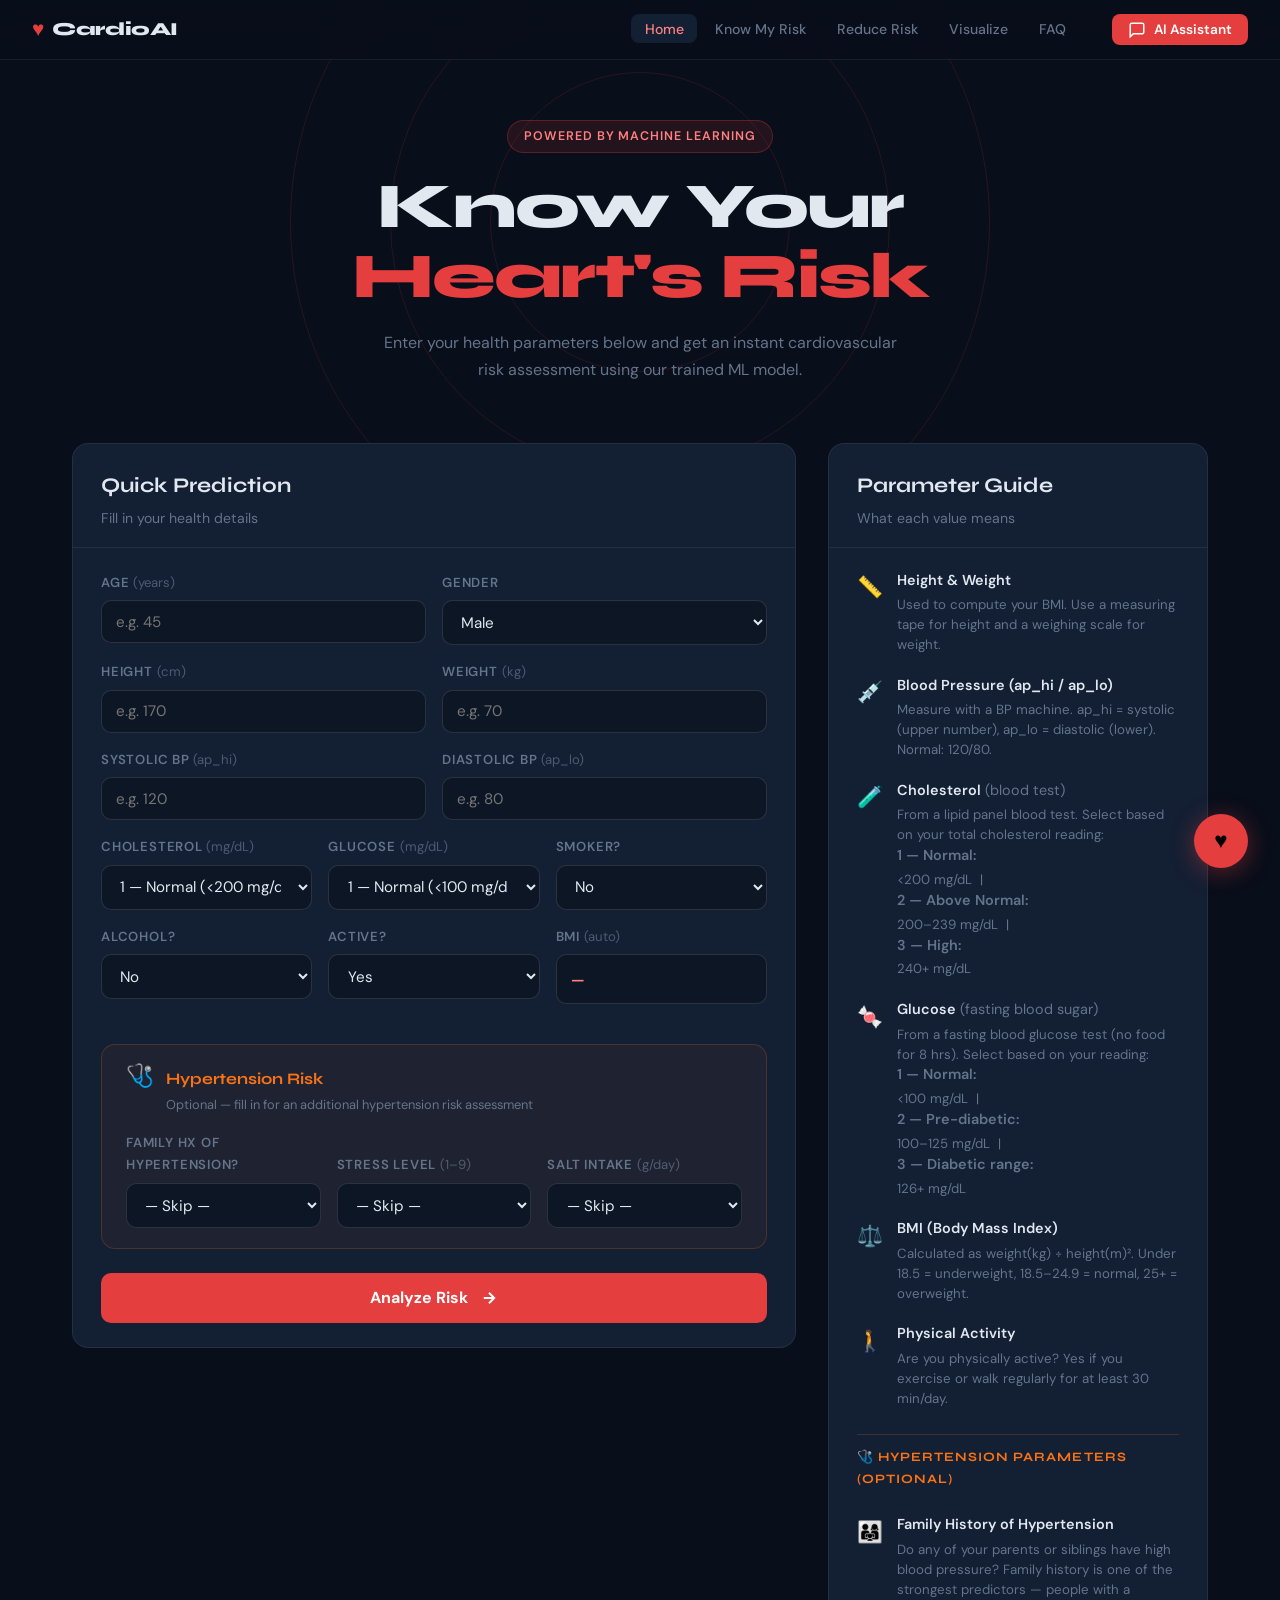
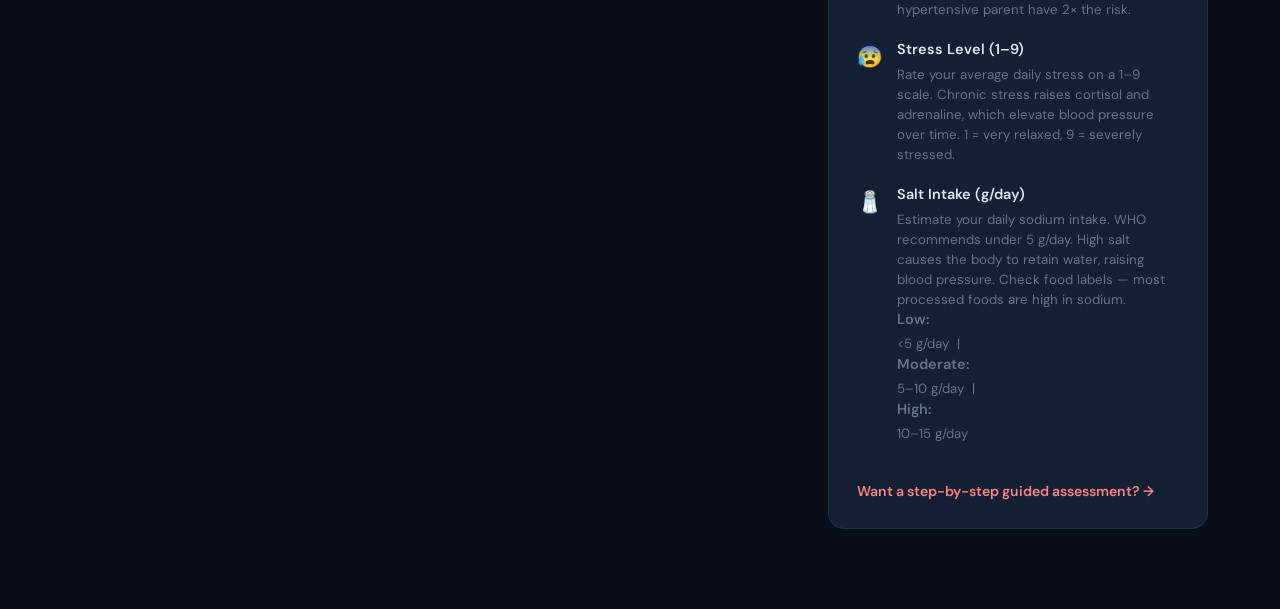
==== templates/Index.html @ bc418cd3 "Made it cleaner" ====
<!DOCTYPE html>
<html lang="en">
<head>
  <meta charset="UTF-8" />
  <meta name="viewport" content="width=device-width, initial-scale=1.0"/>
  <title>CardioAI — Heart Risk Predictor</title>
  <link rel="preconnect" href="https://fonts.googleapis.com">
  <link href="https://fonts.googleapis.com/css2?family=Syne:wght@400;600;700;800&family=DM+Sans:ital,wght@0,300;0,400;0,500;1,300&display=swap" rel="stylesheet">
  <link rel="stylesheet" href="/static/Style.css">
</head>
<body>
 
<!-- NAV -->
<nav class="nav">
  <a href="/" class="nav-logo">
    <span class="logo-icon">♥</span>
    <span>CardioAI</span>
  </a>
  <ul class="nav-links">
    <li><a href="/" class="active">Home</a></li>
    <li><a href="/risk">Know My Risk</a></li>
    <li><a href="/reduce">Reduce Risk</a></li>
    <li><a href="/visualize">Visualize</a></li>
    <li><a href="/faq">FAQ</a></li>
  </ul>
  <button class="chatbot-btn" onclick="openChat()">
    <svg width="18" height="18" viewBox="0 0 24 24" fill="none" stroke="currentColor" stroke-width="2"><path d="M21 15a2 2 0 0 1-2 2H7l-4 4V5a2 2 0 0 1 2-2h14a2 2 0 0 1 2 2z"></path></svg>
    AI Assistant
  </button>
</nav>
 
<!-- HERO -->
<section class="hero">
  <div class="hero-bg">
    <div class="pulse-ring r1"></div>
    <div class="pulse-ring r2"></div>
    <div class="pulse-ring r3"></div>
  </div>
  <div class="hero-content">
    <div class="hero-badge">Powered by Machine Learning</div>
    <h1 class="hero-title">Know Your<br><span class="accent">Heart's Risk</span></h1>
    <p class="hero-sub">Enter your health parameters below and get an instant cardiovascular risk assessment using our trained ML model.</p>
  </div>
</section>
 
<!-- PREDICT SECTION -->
<section class="predict-section">
  <div class="container">
    <div class="predict-grid">
 
      <!-- FORM CARD -->
      <div class="form-card">
        <div class="card-header">
          <h2>Quick Prediction</h2>
          <p>Fill in your health details</p>
        </div>
        <form id="predictForm" class="predict-form">
          <div class="form-row">
            <div class="field-group">
              <label>Age <span class="unit">(years)</span></label>
              <input type="number" name="age" placeholder="e.g. 45" min="1" max="120" required>
            </div>
            <div class="field-group">
              <label>Gender</label>
              <select name="gender">
                <option value="1">Male</option>
                <option value="2">Female</option>
              </select>
            </div>
          </div>
          <div class="form-row">
            <div class="field-group">
              <label>Height <span class="unit">(cm)</span></label>
              <input type="number" name="height" placeholder="e.g. 170" min="50" max="250" required>
            </div>
            <div class="field-group">
              <label>Weight <span class="unit">(kg)</span></label>
              <input type="number" name="weight" placeholder="e.g. 70" min="10" max="300" required>
            </div>
          </div>
          <div class="form-row">
            <div class="field-group">
              <label>Systolic BP <span class="unit">(ap_hi)</span></label>
              <input type="number" name="ap_hi" placeholder="e.g. 120" required>
            </div>
            <div class="field-group">
              <label>Diastolic BP <span class="unit">(ap_lo)</span></label>
              <input type="number" name="ap_lo" placeholder="e.g. 80" required>
            </div>
          </div>
          <div class="form-row three">
            <div class="field-group">
              <label>Cholesterol <span class="unit">(mg/dL)</span></label>
              <select name="cholesterol">
                <option value="1">1 — Normal (&lt;200 mg/dL)</option>
                <option value="2">2 — Above Normal (200–239)</option>
                <option value="3">3 — High (240+ mg/dL)</option>
              </select>
            </div>
            <div class="field-group">
              <label>Glucose <span class="unit">(mg/dL)</span></label>
              <select name="gluc">
                <option value="1">1 — Normal (&lt;100 mg/dL)</option>
                <option value="2">2 — Pre-diabetic (100–125)</option>
                <option value="3">3 — Diabetic (126+ mg/dL)</option>
              </select>
            </div>
            <div class="field-group">
              <label>Smoker?</label>
              <select name="smoke">
                <option value="0">No</option>
                <option value="1">Yes</option>
              </select>
            </div>
          </div>
          <div class="form-row three">
            <div class="field-group">
              <label>Alcohol?</label>
              <select name="alco">
                <option value="0">No</option>
                <option value="1">Yes</option>
              </select>
            </div>
            <div class="field-group">
              <label>Active?</label>
              <select name="active">
                <option value="1">Yes</option>
                <option value="0">No</option>
              </select>
            </div>
            <div class="field-group bmi-display">
              <label>BMI <span class="unit">(auto)</span></label>
              <div class="bmi-value" id="bmiDisplay">—</div>
            </div>
          </div>
          <!-- Hypertension optional section -->
          <div class="hyper-section">
            <div class="hyper-section-header">
              <span class="hyper-icon">🩺</span>
              <div>
                <strong>Hypertension Risk</strong>
                <span class="hyper-optional">Optional — fill in for an additional hypertension risk assessment</span>
              </div>
            </div>
            <div class="form-row three">
              <div class="field-group">
                <label>Family Hx of Hypertension?</label>
                <select name="family_history">
                  <option value="">— Skip —</option>
                  <option value="Yes">Yes</option>
                  <option value="No">No</option>
                </select>
              </div>
              <div class="field-group">
                <label>Stress Level <span class="unit">(1–9)</span></label>
                <select name="stress_level">
                  <option value="">— Skip —</option>
                  <option value="1">1 — Very Low</option>
                  <option value="2">2</option>
                  <option value="3">3 — Low</option>
                  <option value="4">4</option>
                  <option value="5">5 — Moderate</option>
                  <option value="6">6</option>
                  <option value="7">7 — High</option>
                  <option value="8">8</option>
                  <option value="9">9 — Very High</option>
                </select>
              </div>
              <div class="field-group">
                <label>Salt Intake <span class="unit">(g/day)</span></label>
                <select name="salt_intake">
                  <option value="">— Skip —</option>
                  <option value="3">Low (&lt; 5 g/day)</option>
                  <option value="7">Moderate (5–10 g/day)</option>
                  <option value="12">High (10–15 g/day)</option>
                </select>
              </div>
            </div>
          </div>

          <button type="submit" class="predict-btn">
            <span>Analyze Risk</span>
            <svg width="18" height="18" viewBox="0 0 24 24" fill="none" stroke="currentColor" stroke-width="2.5"><path d="M5 12h14M12 5l7 7-7 7"/></svg>
          </button>
        </form>
 
        <!-- Result -->
        <div id="result" class="result-box hidden"></div>
      </div>
 
      <!-- GUIDE CARD -->
      <div class="guide-card">
        <div class="card-header">
          <h2>Parameter Guide</h2>
          <p>What each value means</p>
        </div>
        <div class="guide-list">
          <div class="guide-item">
            <div class="guide-icon">📏</div>
            <div>
              <strong>Height & Weight</strong>
              <p>Used to compute your BMI. Use a measuring tape for height and a weighing scale for weight.</p>
            </div>
          </div>
          <div class="guide-item">
            <div class="guide-icon">💉</div>
            <div>
              <strong>Blood Pressure (ap_hi / ap_lo)</strong>
              <p>Measure with a BP machine. ap_hi = systolic (upper number), ap_lo = diastolic (lower). Normal: 120/80.</p>
            </div>
          </div>
          <div class="guide-item">
            <div class="guide-icon">🧪</div>
            <div>
              <strong>Cholesterol <span style="font-weight:400;color:var(--muted)">(blood test)</span></strong>
              <p>From a lipid panel blood test. Select based on your total cholesterol reading:</p>
              <p><strong>1 — Normal:</strong> &lt;200 mg/dL &nbsp;|&nbsp; <strong>2 — Above Normal:</strong> 200–239 mg/dL &nbsp;|&nbsp; <strong>3 — High:</strong> 240+ mg/dL</p>
            </div>
          </div>
          <div class="guide-item">
            <div class="guide-icon">🍬</div>
            <div>
              <strong>Glucose <span style="font-weight:400;color:var(--muted)">(fasting blood sugar)</span></strong>
              <p>From a fasting blood glucose test (no food for 8 hrs). Select based on your reading:</p>
              <p><strong>1 — Normal:</strong> &lt;100 mg/dL &nbsp;|&nbsp; <strong>2 — Pre-diabetic:</strong> 100–125 mg/dL &nbsp;|&nbsp; <strong>3 — Diabetic range:</strong> 126+ mg/dL</p>
            </div>
          </div>
          <div class="guide-item">
            <div class="guide-icon">⚖️</div>
            <div>
              <strong>BMI (Body Mass Index)</strong>
              <p>Calculated as weight(kg) ÷ height(m)². Under 18.5 = underweight, 18.5–24.9 = normal, 25+ = overweight.</p>
            </div>
          </div>
          <div class="guide-item">
            <div class="guide-icon">🚶</div>
            <div>
              <strong>Physical Activity</strong>
              <p>Are you physically active? Yes if you exercise or walk regularly for at least 30 min/day.</p>
            </div>
          </div>
          <div class="guide-divider">🩺 Hypertension Parameters (Optional)</div>
          <div class="guide-item">
            <div class="guide-icon">👨‍👩‍👧</div>
            <div>
              <strong>Family History of Hypertension</strong>
              <p>Do any of your parents or siblings have high blood pressure? Family history is one of the strongest predictors — people with a hypertensive parent have 2× the risk.</p>
            </div>
          </div>
          <div class="guide-item">
            <div class="guide-icon">😰</div>
            <div>
              <strong>Stress Level (1–9)</strong>
              <p>Rate your average daily stress on a 1–9 scale. Chronic stress raises cortisol and adrenaline, which elevate blood pressure over time. 1 = very relaxed, 9 = severely stressed.</p>
            </div>
          </div>
          <div class="guide-item">
            <div class="guide-icon">🧂</div>
            <div>
              <strong>Salt Intake (g/day)</strong>
              <p>Estimate your daily sodium intake. WHO recommends under 5 g/day. High salt causes the body to retain water, raising blood pressure. Check food labels — most processed foods are high in sodium.</p>
              <p><strong>Low:</strong> &lt;5 g/day &nbsp;|&nbsp; <strong>Moderate:</strong> 5–10 g/day &nbsp;|&nbsp; <strong>High:</strong> 10–15 g/day</p>
            </div>
          </div>
        </div>
        <a href="/risk" class="guide-cta">Want a step-by-step guided assessment? →</a>
      </div>
 
    </div>
  </div>
</section>
 
<!-- CHATBOT WIDGET -->
<div class="chat-widget hidden" id="chatWidget">
  <div class="chat-header">
    <div class="chat-title">
      <span class="chat-dot"></span>
      CardioAI Assistant
    </div>
    <button onclick="closeChat()">✕</button>
  </div>
  <div class="chat-messages" id="chatMessages">
    <div class="msg bot">
      <p>Hi! I'm your CardioAI assistant. What would you like help with?</p>
      <div class="quick-btns">
        <button onclick="quickMsg('Know My Risk')">Know My Risk</button>
        <button onclick="quickMsg('How to Reduce Risk')">Reduce Risk</button>
        <button onclick="quickMsg('What is BMI?')">What is BMI?</button>
        <button onclick="quickMsg('What is blood pressure?')">Blood Pressure</button>
      </div>
    </div>
  </div>
  <div class="chat-input-row">
    <input type="text" id="chatInput" placeholder="Ask anything..." onkeydown="if(event.key==='Enter') sendChat()">
    <button onclick="sendChat()">→</button>
  </div>
</div>
<button class="chat-fab" id="chatFab" onclick="openChat()">♥</button>
<script src="/static/Script.js"></script>
</body>
</html>
---- static/Style.css ----
:root {
  --bg: #080e1a;
  --bg2: #0d1625;
  --bg3: #111d2e;
  --card: #131f33;
  --card2: #192540;
  --border: rgba(255,255,255,0.07);
  --border2: rgba(255,255,255,0.12);
  --text: #e2e8f0;
  --muted: #64748b;
  --accent: #e53e3e;
  --accent2: #fc8181;
  --accent3: #feb2b2;
  --blue: #3b82f6;
  --green: #22c55e;
  --font-head: 'Syne', sans-serif;
  --font-body: 'DM Sans', sans-serif;
  --radius: 16px;
  --radius-sm: 10px;
  --shadow: 0 4px 32px rgba(0,0,0,0.4);
}

*, *::before, *::after { box-sizing: border-box; margin: 0; padding: 0; }

html { scroll-behavior: smooth; }

body {
  background: var(--bg);
  color: var(--text);
  font-family: var(--font-body);
  font-size: 15px;
  line-height: 1.7;
  min-height: 100vh;
}

a { color: inherit; text-decoration: none; }

/*NAV*/
.nav {
  position: fixed;
  top: 0; left: 0; right: 0;
  z-index: 100;
  display: flex;
  align-items: center;
  gap: 2rem;
  padding: 0 2rem;
  height: 60px;
  background: rgba(8,14,26,0.88);
  backdrop-filter: blur(16px);
  border-bottom: 1px solid var(--border);
}

.nav-logo {
  display: flex;
  align-items: center;
  gap: 0.5rem;
  font-family: var(--font-head);
  font-weight: 800;
  font-size: 1.15rem;
  letter-spacing: -0.02em;
  color: var(--text);
}

.logo-icon {
  font-size: 1.3rem;
  color: var(--accent);
  animation: heartbeat 1.5s ease infinite;
}

@keyframes heartbeat {
  0%, 100% { transform: scale(1); }
  14% { transform: scale(1.2); }
  28% { transform: scale(1); }
  42% { transform: scale(1.15); }
  56% { transform: scale(1); }
}

.nav-links {
  display: flex;
  list-style: none;
  gap: 0.25rem;
  margin-left: auto;
}

.nav-links a {
  padding: 0.35rem 0.85rem;
  border-radius: 8px;
  font-size: 0.88rem;
  font-weight: 500;
  color: var(--muted);
  transition: all 0.2s;
}

.nav-links a:hover,
.nav-links a.active {
  color: var(--text);
  background: var(--card);
}

.nav-links a.active {
  color: var(--accent2);
}

.chatbot-btn {
  display: flex;
  align-items: center;
  gap: 0.5rem;
  padding: 0.4rem 1rem;
  background: var(--accent);
  border: none;
  border-radius: 8px;
  color: white;
  font-size: 0.85rem;
  font-weight: 600;
  cursor: pointer;
  font-family: var(--font-body);
  transition: background 0.2s;
  white-space: nowrap;
}
.chatbot-btn:hover { background: #c53030; }

/*HERO*/
.hero, .page-hero {
  position: relative;
  padding: 120px 2rem 60px;
  text-align: center;
  overflow: hidden;
}

.hero-bg {
  position: absolute;
  inset: 0;
  pointer-events: none;
}

.pulse-ring {
  position: absolute;
  top: 50%;
  left: 50%;
  transform: translate(-50%, -50%);
  border-radius: 50%;
  border: 1px solid rgba(229,62,62,0.15);
  animation: pulseRing 3s ease infinite;
}
.r1 { width: 300px; height: 300px; animation-delay: 0s; }
.r2 { width: 500px; height: 500px; animation-delay: 1s; }
.r3 { width: 700px; height: 700px; animation-delay: 2s; }

@keyframes pulseRing {
  0% { opacity: 0; transform: translate(-50%, -50%) scale(0.8); }
  50% { opacity: 1; }
  100% { opacity: 0; transform: translate(-50%, -50%) scale(1.1); }
}

.hero-content { position: relative; z-index: 1; }

.hero-badge {
  display: inline-block;
  padding: 0.3rem 1rem;
  background: rgba(229,62,62,0.12);
  border: 1px solid rgba(229,62,62,0.3);
  border-radius: 999px;
  font-size: 0.78rem;
  font-weight: 600;
  letter-spacing: 0.08em;
  text-transform: uppercase;
  color: var(--accent2);
  margin-bottom: 1.2rem;
}

.hero-title {
  font-family: var(--font-head);
  font-size: clamp(2.5rem, 5vw, 4rem);
  font-weight: 800;
  line-height: 1.1;
  letter-spacing: -0.03em;
  color: var(--text);
  margin-bottom: 1rem;
}

.accent { color: var(--accent); }

.hero-sub {
  max-width: 520px;
  margin: 0 auto;
  color: var(--muted);
  font-size: 1rem;
}

/*CONTAINER*/
.container {
  max-width: 1200px;
  margin: 0 auto;
  padding: 0 2rem;
}

/*PREDICT SECTION*/
.predict-section {
  padding: 0 0 5rem;
}

.predict-grid {
  display: grid;
  grid-template-columns: 1fr 380px;
  gap: 2rem;
  align-items: start;
}

.form-card, .guide-card {
  background: var(--card);
  border: 1px solid var(--border);
  border-radius: var(--radius);
  overflow: hidden;
}

.card-header {
  padding: 1.5rem 1.75rem 1rem;
  border-bottom: 1px solid var(--border);
}

.card-header h2 {
  font-family: var(--font-head);
  font-size: 1.3rem;
  font-weight: 700;
  margin-bottom: 0.2rem;
}

.card-header p {
  color: var(--muted);
  font-size: 0.88rem;
}

.predict-form {
  padding: 1.5rem 1.75rem;
  display: flex;
  flex-direction: column;
  gap: 1rem;
}

.form-row {
  display: grid;
  grid-template-columns: 1fr 1fr;
  gap: 1rem;
}

.form-row.three {
  grid-template-columns: 1fr 1fr 1fr;
}

.field-group {
  display: flex;
  flex-direction: column;
  gap: 0.4rem;
}

.field-group label {
  font-size: 0.82rem;
  font-weight: 600;
  color: var(--muted);
  text-transform: uppercase;
  letter-spacing: 0.06em;
}

.unit {
  font-weight: 400;
  text-transform: none;
  letter-spacing: 0;
  opacity: 0.7;
}

.field-group input,
.field-group select {
  background: var(--bg2);
  border: 1px solid var(--border2);
  border-radius: var(--radius-sm);
  padding: 0.65rem 0.9rem;
  color: var(--text);
  font-family: var(--font-body);
  font-size: 0.95rem;
  outline: none;
  transition: border-color 0.2s;
  width: 100%;
}

.field-group input:focus,
.field-group select:focus {
  border-color: var(--accent);
}

.field-group select { cursor: pointer; }
.field-group select option { background: var(--bg2); }

.bmi-display .bmi-value {
  background: var(--bg2);
  border: 1px solid var(--border2);
  border-radius: var(--radius-sm);
  padding: 0.65rem 0.9rem;
  font-size: 1rem;
  font-weight: 700;
  font-family: var(--font-head);
  color: var(--accent2);
}

.predict-btn {
  display: flex;
  align-items: center;
  justify-content: center;
  gap: 0.75rem;
  padding: 0.9rem 2rem;
  background: var(--accent);
  border: none;
  border-radius: var(--radius-sm);
  color: white;
  font-size: 1rem;
  font-weight: 700;
  font-family: var(--font-body);
  cursor: pointer;
  transition: all 0.2s;
  margin-top: 0.5rem;
}

.predict-btn:hover {
  background: #c53030;
  transform: translateY(-1px);
  box-shadow: 0 8px 24px rgba(229,62,62,0.3);
}

.result-box {
  margin: 0 1.75rem 1.75rem;
  padding: 1.25rem;
  border-radius: var(--radius-sm);
  font-weight: 600;
  font-size: 1rem;
  animation: fadeIn 0.4s ease;
}

.result-box.high-risk {
  background: rgba(239,68,68,0.1);
  border: 1px solid rgba(239,68,68,0.3);
  color: #fca5a5;
}

.result-box.low-risk {
  background: rgba(34,197,94,0.1);
  border: 1px solid rgba(34,197,94,0.3);
  color: #86efac;
}

.hidden { display: none !important; }

/* GUIDE CARD */
.guide-list {
  padding: 1.25rem 1.75rem;
  display: flex;
  flex-direction: column;
  gap: 1.1rem;
}

.guide-item {
  display: flex;
  gap: 0.9rem;
  align-items: flex-start;
}

.guide-icon {
  font-size: 1.3rem;
  flex-shrink: 0;
  margin-top: 0.1rem;
}

.guide-item strong {
  display: block;
  font-weight: 600;
  font-size: 0.9rem;
  margin-bottom: 0.2rem;
}

.guide-item p {
  color: var(--muted);
  font-size: 0.83rem;
  line-height: 1.5;
}

.guide-cta {
  display: block;
  padding: 1rem 1.75rem 1.5rem;
  color: var(--accent2);
  font-size: 0.88rem;
  font-weight: 600;
  transition: color 0.2s;
}
.guide-cta:hover { color: var(--accent3); }

/*CHATBOT WIDGET*/
.chat-fab {
  position: fixed;
  bottom: 2rem;
  right: 2rem;
  width: 54px;
  height: 54px;
  background: var(--accent);
  border: none;
  border-radius: 50%;
  font-size: 1.4rem;
  cursor: pointer;
  box-shadow: 0 4px 24px rgba(229,62,62,0.4);
  z-index: 200;
  transition: transform 0.2s;
  animation: heartbeat 1.5s ease infinite;
}
.chat-fab:hover { transform: scale(1.1); }

.chat-widget {
  position: fixed;
  bottom: 5.5rem;
  right: 2rem;
  width: 360px;
  background: var(--card);
  border: 1px solid var(--border2);
  border-radius: var(--radius);
  box-shadow: var(--shadow);
  z-index: 200;
  display: flex;
  flex-direction: column;
  max-height: 480px;
  animation: slideUp 0.3s ease;
}

@keyframes slideUp {
  from { opacity: 0; transform: translateY(20px); }
  to { opacity: 1; transform: translateY(0); }
}

.chat-header {
  display: flex;
  align-items: center;
  justify-content: space-between;
  padding: 1rem 1.25rem;
  border-bottom: 1px solid var(--border);
}

.chat-title {
  display: flex;
  align-items: center;
  gap: 0.6rem;
  font-weight: 700;
  font-family: var(--font-head);
  font-size: 0.95rem;
}

.chat-dot {
  width: 8px;
  height: 8px;
  background: var(--green);
  border-radius: 50%;
  animation: blink 1.5s ease infinite;
}

@keyframes blink {
  0%, 100% { opacity: 1; }
  50% { opacity: 0.3; }
}

.chat-header button {
  background: none;
  border: none;
  color: var(--muted);
  cursor: pointer;
  font-size: 1rem;
  padding: 0.25rem;
}

.chat-messages {
  flex: 1;
  overflow-y: auto;
  padding: 1rem;
  display: flex;
  flex-direction: column;
  gap: 0.75rem;
}

.msg.bot .rmsg-inner, .msg.bot {
  background: var(--bg2);
  border-radius: 12px 12px 12px 4px;
  padding: 0.9rem 1rem;
  font-size: 0.88rem;
  line-height: 1.5;
  max-width: 90%;
}

.msg.user {
  align-self: flex-end;
  background: var(--accent);
  color: white;
  border-radius: 12px 12px 4px 12px;
  padding: 0.7rem 1rem;
  font-size: 0.88rem;
  max-width: 80%;
}

.quick-btns {
  display: flex;
  flex-wrap: wrap;
  gap: 0.4rem;
  margin-top: 0.75rem;
}

.quick-btns button {
  background: var(--card2);
  border: 1px solid var(--border2);
  border-radius: 8px;
  color: var(--text);
  font-size: 0.78rem;
  padding: 0.35rem 0.7rem;
  cursor: pointer;
  font-family: var(--font-body);
  transition: background 0.2s;
}
.quick-btns button:hover { background: var(--border2); }

.chat-input-row {
  display: flex;
  gap: 0.5rem;
  padding: 0.75rem 1rem;
  border-top: 1px solid var(--border);
}

.chat-input-row input {
  flex: 1;
  background: var(--bg2);
  border: 1px solid var(--border2);
  border-radius: 8px;
  padding: 0.55rem 0.85rem;
  color: var(--text);
  font-family: var(--font-body);
  font-size: 0.88rem;
  outline: none;
}
.chat-input-row input:focus { border-color: var(--accent); }

.chat-input-row button {
  background: var(--accent);
  border: none;
  border-radius: 8px;
  color: white;
  font-size: 1.1rem;
  padding: 0 0.85rem;
  cursor: pointer;
  transition: background 0.2s;
}
.chat-input-row button:hover { background: #c53030; }

/*RISK PAGE*/
body.risk-page {
  overflow: hidden;
  height: 100vh;
}

.risk-layout {
  display: grid;
  grid-template-columns: 280px 1fr;
  height: calc(100vh - 60px);
  margin-top: 60px;
}

.risk-sidebar {
  background: var(--card);
  border-right: 1px solid var(--border);
  overflow-y: auto;
}

.risk-sidebar-inner {
  padding: 2rem 1.5rem;
}

.sidebar-logo {
  font-size: 2.5rem;
  margin-bottom: 1rem;
}

.risk-sidebar h2 {
  font-family: var(--font-head);
  font-size: 1.4rem;
  font-weight: 800;
  line-height: 1.2;
  margin-bottom: 0.75rem;
}

.risk-sidebar p {
  color: var(--muted);
  font-size: 0.85rem;
  margin-bottom: 1.5rem;
  line-height: 1.6;
}

.progress-steps {
  display: flex;
  flex-direction: column;
  gap: 0.3rem;
}

.step-item {
  padding: 0.5rem 0.9rem;
  border-radius: 8px;
  font-size: 0.83rem;
  color: var(--muted);
  border-left: 2px solid transparent;
  transition: all 0.25s;
}

.step-item.active {
  background: rgba(229,62,62,0.1);
  border-left-color: var(--accent);
  color: var(--accent2);
  font-weight: 600;
}

.step-item.done {
  color: var(--green);
  border-left-color: var(--green);
}

.step-item.done::before {
  content: '✓ ';
}

/* RISK MAIN CHAT */
.risk-main {
  display: flex;
  flex-direction: column;
  background: var(--bg);
  overflow: hidden;
}

.risk-chat {
  flex: 1;
  overflow-y: auto;
  padding: 2rem;
  display: flex;
  flex-direction: column;
  gap: 1rem;
}

.rmsg {
  opacity: 0;
  transform: translateY(8px);
  transition: all 0.3s ease;
}
.rmsg.visible { opacity: 1; transform: translateY(0); }

.rmsg.bot { align-self: flex-start; max-width: 680px; }
.rmsg.user { align-self: flex-end; max-width: 400px; }

.rmsg.bot .rmsg-inner {
  background: var(--card);
  border: 1px solid var(--border);
  border-radius: 4px 16px 16px 16px;
  padding: 1.1rem 1.3rem;
  font-size: 0.95rem;
  line-height: 1.6;
}

.rmsg.user .rmsg-inner {
  background: var(--accent);
  color: white;
  border-radius: 16px 4px 16px 16px;
  padding: 0.8rem 1.1rem;
  font-size: 0.95rem;
}

.tip-box {
  background: rgba(59,130,246,0.08);
  border: 1px solid rgba(59,130,246,0.2);
  border-radius: 8px;
  padding: 0.7rem 1rem;
  margin-top: 0.75rem;
  font-size: 0.85rem;
  color: #93c5fd;
  line-height: 1.5;
}

.risk-input-area {
  padding: 1.25rem 2rem;
  border-top: 1px solid var(--border);
  background: var(--card);
}

.rinput-row {
  display: flex;
  gap: 0.75rem;
  align-items: center;
}

.rinput {
  flex: 1;
  background: var(--bg);
  border: 1px solid var(--border2);
  border-radius: var(--radius-sm);
  padding: 0.75rem 1rem;
  color: var(--text);
  font-family: var(--font-body);
  font-size: 1rem;
  outline: none;
}
.rinput:focus { border-color: var(--accent); }

.rinput-unit {
  color: var(--muted);
  font-size: 0.85rem;
  white-space: nowrap;
}

.rnext-btn {
  background: var(--accent);
  border: none;
  border-radius: var(--radius-sm);
  color: white;
  padding: 0.75rem 1.5rem;
  font-size: 0.95rem;
  font-weight: 700;
  cursor: pointer;
  font-family: var(--font-body);
  transition: background 0.2s;
  white-space: nowrap;
}
.rnext-btn:hover { background: #c53030; }

.ropt-row {
  display: flex;
  flex-wrap: wrap;
  gap: 0.6rem;
}

.ropt-btn {
  background: var(--bg);
  border: 1px solid var(--border2);
  border-radius: var(--radius-sm);
  color: var(--text);
  padding: 0.65rem 1.25rem;
  font-size: 0.9rem;
  font-weight: 500;
  cursor: pointer;
  font-family: var(--font-body);
  transition: all 0.2s;
}
.ropt-btn:hover { background: var(--accent); border-color: var(--accent); color: white; }

.analyzing {
  display: flex;
  align-items: center;
  gap: 0.75rem;
  color: var(--muted);
  font-size: 0.9rem;
}

.analyze-spinner {
  width: 20px;
  height: 20px;
  border: 2px solid var(--border2);
  border-top-color: var(--accent);
  border-radius: 50%;
  animation: spin 0.8s linear infinite;
}
@keyframes spin { to { transform: rotate(360deg); } }

/* RESULT CARD in chat */
.result-card {
  border-radius: var(--radius-sm);
  padding: 1.25rem;
  margin-top: 0.5rem;
}

.result-card.high {
  background: rgba(239,68,68,0.08);
  border: 1px solid rgba(239,68,68,0.25);
}

.result-card.low {
  background: rgba(34,197,94,0.08);
  border: 1px solid rgba(34,197,94,0.25);
}

.result-icon { font-size: 2rem; margin-bottom: 0.5rem; }

.result-label {
  font-family: var(--font-head);
  font-size: 1.2rem;
  font-weight: 700;
  margin-bottom: 0.75rem;
}

.prob-bar {
  height: 8px;
  background: var(--border);
  border-radius: 4px;
  overflow: hidden;
  margin-bottom: 0.4rem;
}
.prob-fill { height: 100%; border-radius: 4px; transition: width 1s ease; }

.result-card p { font-size: 0.88rem; color: var(--muted); margin-top: 0.75rem; }

.result-link {
  display: inline-block;
  margin-top: 0.75rem;
  color: var(--accent2);
  font-size: 0.88rem;
  font-weight: 600;
}
.result-link:hover { color: var(--accent3); }

/*REDUCE PAGE*/
.reduce-section {
  padding: 0 0 5rem;
}

.reduce-grid {
  display: grid;
  grid-template-columns: repeat(auto-fill, minmax(320px, 1fr));
  gap: 1.25rem;
  margin-bottom: 2.5rem;
}

.reduce-card {
  background: var(--card);
  border: 1px solid var(--border);
  border-radius: var(--radius);
  padding: 1.75rem;
  transition: transform 0.2s, border-color 0.2s;
  position: relative;
  overflow: hidden;
}

.reduce-card::before {
  content: '';
  position: absolute;
  top: 0; left: 0; right: 0;
  height: 3px;
}

.reduce-card[data-color="red"]::before { background: #ef4444; }
.reduce-card[data-color="orange"]::before { background: #f97316; }
.reduce-card[data-color="blue"]::before { background: #3b82f6; }
.reduce-card[data-color="purple"]::before { background: #a855f7; }
.reduce-card[data-color="green"]::before { background: #22c55e; }
.reduce-card[data-color="teal"]::before { background: #14b8a6; }
.reduce-card[data-color="yellow"]::before { background: #eab308; }
.reduce-card[data-color="pink"]::before { background: #ec4899; }

.reduce-card:hover {
  transform: translateY(-3px);
  border-color: var(--border2);
}

.reduce-icon { font-size: 2rem; margin-bottom: 0.75rem; }

.reduce-card h3 {
  font-family: var(--font-head);
  font-size: 1.1rem;
  font-weight: 700;
  margin-bottom: 0.4rem;
}

.reduce-tag {
  display: inline-block;
  background: var(--bg2);
  border-radius: 4px;
  padding: 0.2rem 0.6rem;
  font-size: 0.73rem;
  font-weight: 600;
  text-transform: uppercase;
  letter-spacing: 0.06em;
  color: var(--muted);
  margin-bottom: 0.75rem;
}

.reduce-card p {
  color: var(--muted);
  font-size: 0.88rem;
  line-height: 1.6;
  margin-bottom: 1rem;
}

.reduce-card ul {
  list-style: none;
  display: flex;
  flex-direction: column;
  gap: 0.35rem;
}

.reduce-card ul li {
  font-size: 0.84rem;
  color: var(--text);
  padding-left: 1.2rem;
  position: relative;
}

.reduce-card ul li::before {
  content: '→';
  position: absolute;
  left: 0;
  color: var(--accent2);
  font-size: 0.75rem;
}

.reduce-cta-bar {
  text-align: center;
  padding: 2.5rem;
  background: var(--card);
  border: 1px solid var(--border);
  border-radius: var(--radius);
  display: flex;
  align-items: center;
  justify-content: center;
  gap: 1.25rem;
  flex-wrap: wrap;
}

.reduce-cta-bar p {
  color: var(--muted);
  font-size: 0.95rem;
}

.cta-btn {
  padding: 0.7rem 1.5rem;
  background: var(--accent);
  border-radius: var(--radius-sm);
  color: white;
  font-weight: 700;
  font-size: 0.9rem;
  transition: all 0.2s;
}
.cta-btn:hover { background: #c53030; }
.cta-btn.outline {
  background: transparent;
  border: 1px solid var(--border2);
  color: var(--text);
}
.cta-btn.outline:hover { background: var(--card2); }

/*FAQ PAGE*/
.faq-section {
  padding-top: 60px;
  min-height: 100vh;
  background: var(--bg);
}

.faq-header {
  text-align: center;
  padding: 4rem 2rem 3rem;
  background: var(--bg2);
  border-bottom: 1px solid var(--border);
}

.faq-badge {
  display: inline-block;
  color: var(--accent);
  font-size: 0.78rem;
  font-weight: 700;
  letter-spacing: 0.15em;
  text-transform: uppercase;
  margin-bottom: 0.75rem;
}

.faq-header h1 {
  font-family: var(--font-head);
  font-size: clamp(1.8rem, 4vw, 2.8rem);
  font-weight: 800;
  margin-bottom: 0.5rem;
  letter-spacing: -0.02em;
}

.faq-header p {
  color: var(--muted);
  font-size: 0.95rem;
}

.faq-container {
  display: grid;
  grid-template-columns: 1fr 1fr;
  gap: 1.5rem;
  max-width: 1100px;
  margin: 0 auto;
  padding: 3rem 2rem 5rem;
}

.faq-col {
  display: flex;
  flex-direction: column;
  gap: 0.75rem;
}

.faq-item {
  background: var(--card);
  border: 1px solid var(--border);
  border-radius: var(--radius-sm);
  overflow: hidden;
  transition: border-color 0.2s;
}

.faq-item.open {
  border-color: rgba(229,62,62,0.3);
}

.faq-q {
  width: 100%;
  display: flex;
  align-items: center;
  gap: 0.75rem;
  padding: 1rem 1.25rem;
  background: none;
  border: none;
  color: var(--text);
  font-family: var(--font-body);
  font-size: 0.92rem;
  font-weight: 600;
  cursor: pointer;
  text-align: left;
  transition: color 0.2s;
}
.faq-q:hover { color: var(--accent2); }

.faq-item.open .faq-q { color: var(--accent2); }

.faq-arrow {
  color: var(--accent);
  font-size: 0.7rem;
  transition: transform 0.25s;
  flex-shrink: 0;
}

.faq-item:not(.open) .faq-arrow {
  transform: rotate(-90deg);
}

.faq-a {
  display: none;
  padding: 0 1.25rem 1.1rem;
}

.faq-item.open .faq-a {
  display: block;
}

.faq-a p {
  font-size: 0.88rem;
  color: var(--muted);
  line-height: 1.7;
}
.faq-a strong { color: var(--text); }

/* VISUALIZE PAGE*/
.viz-section {
  padding: 0 0 5rem;
}

.viz-controls {
  display: flex;
  align-items: center;
  gap: 1.25rem;
  margin-bottom: 1.5rem;
  flex-wrap: wrap;
}

.viz-control-group {
  display: flex;
  align-items: center;
  gap: 0.75rem;
}

.viz-control-group label {
  font-size: 0.85rem;
  font-weight: 600;
  color: var(--muted);
  text-transform: uppercase;
  letter-spacing: 0.06em;
  white-space: nowrap;
}

.viz-control-group select {
  background: var(--card);
  border: 1px solid var(--border2);
  border-radius: var(--radius-sm);
  padding: 0.55rem 1rem;
  color: var(--text);
  font-family: var(--font-body);
  font-size: 0.9rem;
  outline: none;
  cursor: pointer;
}
.viz-control-group select:focus { border-color: var(--accent); }

.viz-info-box {
  background: var(--card);
  border: 1px solid var(--border);
  border-radius: var(--radius-sm);
  padding: 0.5rem 1rem;
  font-size: 0.83rem;
  color: var(--muted);
}

.viz-explain {
  background: var(--card);
  border: 1px solid rgba(59,130,246,0.2);
  border-radius: var(--radius-sm);
  padding: 1.1rem 1.5rem;
  margin-bottom: 1.75rem;
}

.viz-explain h3 {
  font-family: var(--font-head);
  font-size: 0.95rem;
  margin-bottom: 0.5rem;
  color: #93c5fd;
}

.viz-explain p {
  font-size: 0.85rem;
  color: var(--muted);
  line-height: 1.6;
}

.viz-explain code {
  background: var(--bg2);
  padding: 0.1rem 0.4rem;
  border-radius: 4px;
  font-size: 0.8rem;
  color: var(--accent2);
}

.charts-grid {
  display: grid;
  grid-template-columns: repeat(2, 1fr);
  gap: 1.25rem;
}

.chart-card {
  background: var(--card);
  border: 1px solid var(--border);
  border-radius: var(--radius);
  padding: 1.5rem;
}

.chart-card.wide {
  grid-column: 1 / -1;
}

.chart-card h3 {
  font-family: var(--font-head);
  font-size: 1rem;
  font-weight: 700;
  margin-bottom: 0.25rem;
}

.chart-sub {
  color: var(--muted);
  font-size: 0.82rem;
  margin-bottom: 1.25rem;
}

.chart-card canvas {
  max-height: 260px;
}

.chart-card.wide canvas {
  max-height: 300px;
}

.viz-note {
  margin-top: 1.75rem;
  padding: 1rem 1.5rem;
  background: var(--card);
  border: 1px solid var(--border);
  border-radius: var(--radius-sm);
  font-size: 0.84rem;
  color: var(--muted);
}
.viz-note strong { color: var(--text); }

/*ANIMATIONS*/
@keyframes fadeIn {
  from { opacity: 0; transform: translateY(6px); }
  to { opacity: 1; transform: translateY(0); }
}

/*SCROLLBAR*/
::-webkit-scrollbar { width: 6px; }
::-webkit-scrollbar-track { background: var(--bg2); }
::-webkit-scrollbar-thumb { background: var(--border2); border-radius: 3px; }
::-webkit-scrollbar-thumb:hover { background: var(--muted); }

/*RESPONSIVE*/
@media (max-width: 900px) {
  .predict-grid { grid-template-columns: 1fr; }
  .charts-grid { grid-template-columns: 1fr; }
  .chart-card.wide { grid-column: auto; }
  .faq-container { grid-template-columns: 1fr; }
  .risk-layout { grid-template-columns: 1fr; }
  .risk-sidebar { display: none; }
  .nav-links { display: none; }
}
/* ── Hypertension Optional Section (Index.html) ─────────────────────────── */
.hyper-section {
margin: 1.5rem 0 0;
padding: 1.25rem 1.5rem;
background: rgba(249,115,22,0.05);
border: 1px solid rgba(249,115,22,0.2);
border-radius: 14px;
}
/* Make all 3 hypertension dropdowns align at the same height
   by stretching field-groups and pushing selects to the bottom */
.hyper-section .form-row.three {
  align-items: stretch;
}
.hyper-section .field-group {
  display: flex;
  flex-direction: column;
  justify-content: flex-end;
}
.hyper-section-header {
display: flex;
align-items: flex-start;
gap: 0.75rem;
margin-bottom: 1rem;
}
.hyper-icon { font-size: 1.4rem; line-height: 1; }
.hyper-section-header strong {
display: block;
font-family: var(--font-head);
font-weight: 700;
color: #f97316;
font-size: 1rem;
}
.hyper-optional {
font-size: 0.8rem;
color: var(--muted);
display: block;
margin-top: 2px;
}

/* ── Guide divider for hypertension params ───────────────────────────────── */
.guide-divider {
font-family: var(--font-head);
font-weight: 700;
font-size: 0.8rem;
text-transform: uppercase;
letter-spacing: 0.08em;
color: #f97316;
padding: 0.75rem 0 0.25rem;
border-top: 1px solid rgba(249,115,22,0.2);
margin-top: 0.5rem;
}

/* ── Reduce Hypertension section ─────────────────────────────────────────── */
.hyper-reduce-header {
text-align: center;
margin: 3.5rem 0 2rem;
padding: 2rem;
background: rgba(249,115,22,0.05);
border: 1px solid rgba(249,115,22,0.15);
border-radius: 16px;
}
.hyper-reduce-badge {
display: inline-block;
background: rgba(249,115,22,0.12);
color: #f97316;
border: 1px solid rgba(249,115,22,0.25);
border-radius: 20px;
padding: 0.3rem 1rem;
font-size: 0.82rem;
font-weight: 600;
letter-spacing: 0.06em;
text-transform: uppercase;
margin-bottom: 0.75rem;
}
.hyper-reduce-header h2 {
font-family: var(--font-head);
font-size: 1.8rem;
font-weight: 800;
color: var(--text);
margin: 0 0 0.4rem;
}
.hyper-reduce-header p { color: var(--muted); margin: 0; }

/* ── FAQ hypertension header ─────────────────────────────────────────────── */
.faq-hyper-header {
text-align: center;
padding: 3rem 2rem 1.5rem;
max-width: 700px;
margin: 0 auto;
}
.faq-hyper-header h2 {
font-family: var(--font-head);
font-size: 2rem;
font-weight: 800;
margin: 0.5rem 0 0.4rem;
}
.faq-hyper-header p { color: var(--muted); }
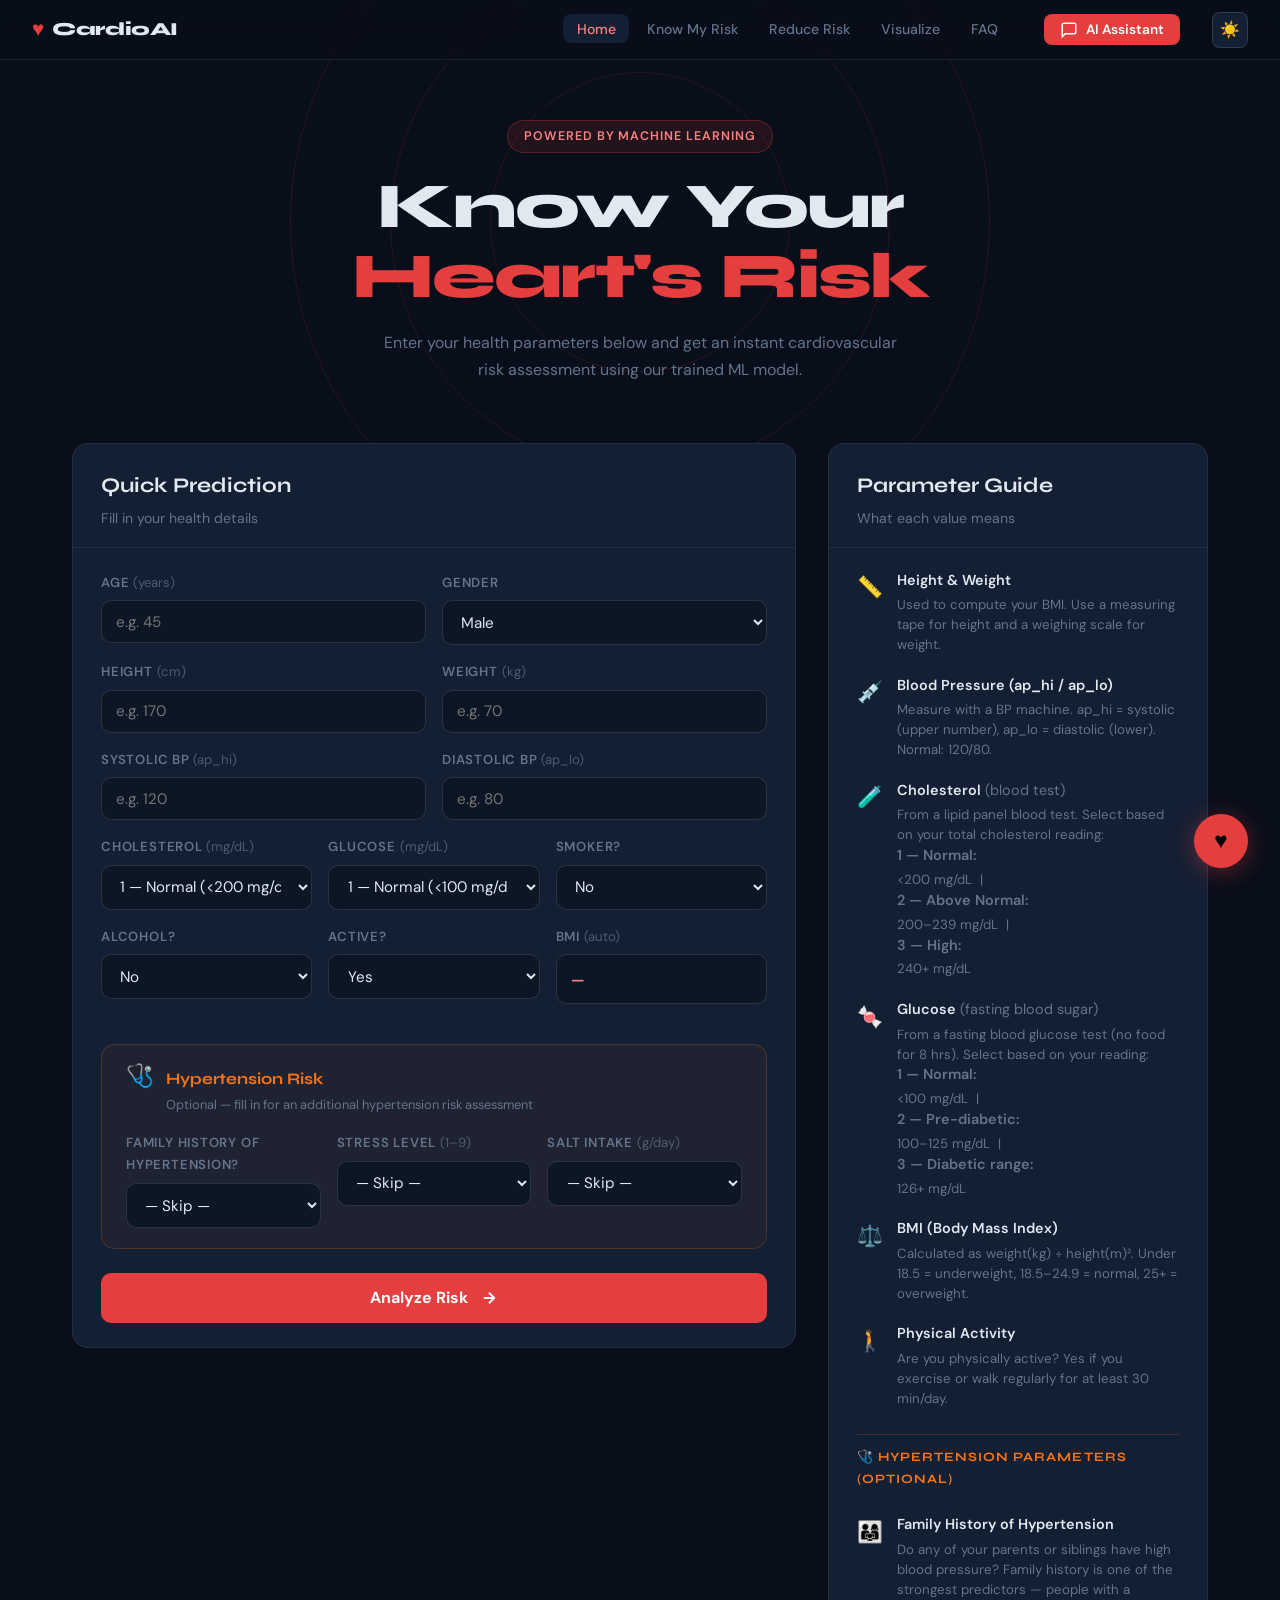
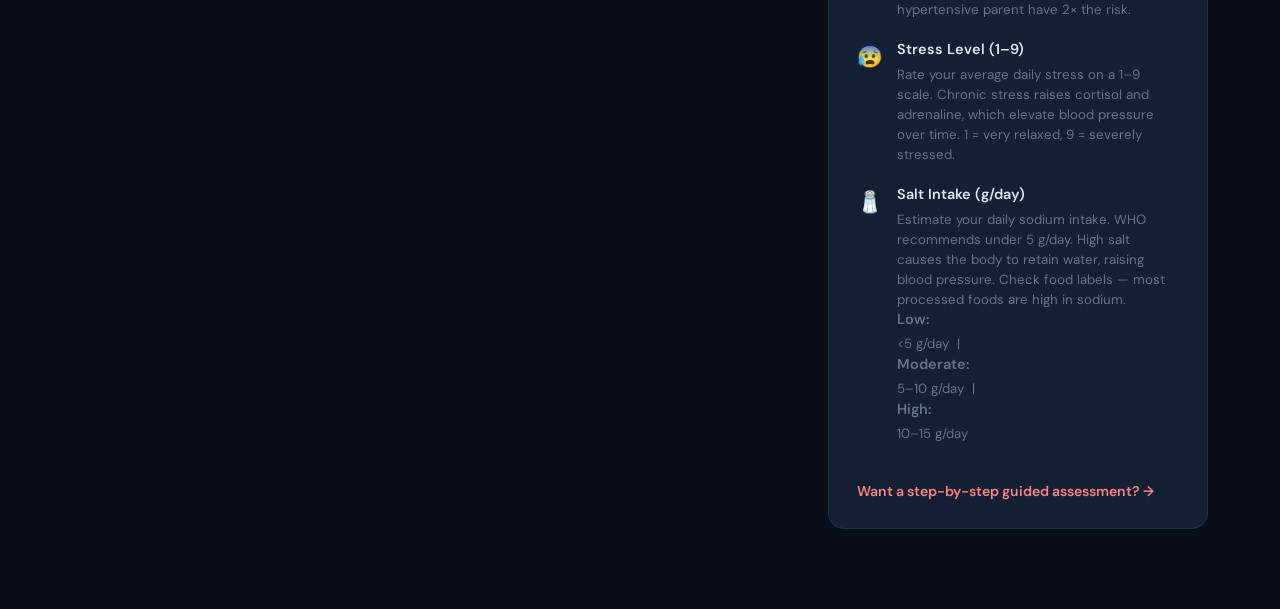
==== commit 70c93b11: "Added light mode" ====
--- a/templates/Index.html
+++ b/templates/Index.html
@@ -7,6 +7,13 @@
   <link rel="preconnect" href="https://fonts.googleapis.com">
   <link href="https://fonts.googleapis.com/css2?family=Syne:wght@400;600;700;800&family=DM+Sans:ital,wght@0,300;0,400;0,500;1,300&display=swap" rel="stylesheet">
   <link rel="stylesheet" href="/static/Style.css">
+  <script>
+    // Apply saved theme before paint to avoid flash
+    (function(){
+      const t = localStorage.getItem('cardio-theme');
+      if(t) document.documentElement.setAttribute('data-theme', t);
+    })();
+  </script>
 </head>
 <body>
  
@@ -27,6 +34,7 @@
     <svg width="18" height="18" viewBox="0 0 24 24" fill="none" stroke="currentColor" stroke-width="2"><path d="M21 15a2 2 0 0 1-2 2H7l-4 4V5a2 2 0 0 1 2-2h14a2 2 0 0 1 2 2z"></path></svg>
     AI Assistant
   </button>
+  <button class="theme-toggle" id="themeToggle" title="Toggle light/dark mode">🌙</button>
 </nav>
  
 <!-- HERO -->
@@ -144,7 +152,7 @@
             </div>
             <div class="form-row three">
               <div class="field-group">
-                <label>Family Hx of Hypertension?</label>
+                <label>Family History of Hypertension?</label>
                 <select name="family_history">
                   <option value="">— Skip —</option>
                   <option value="Yes">Yes</option>
@@ -297,5 +305,22 @@
 </div>
 <button class="chat-fab" id="chatFab" onclick="openChat()">♥</button>
 <script src="/static/Script.js"></script>
+<script>
+(function(){
+  const btn = document.getElementById('themeToggle');
+  function applyTheme(t){
+    document.documentElement.setAttribute('data-theme', t);
+    if(btn) btn.textContent = t === 'light' ? '🌙' : '☀️';
+    localStorage.setItem('cardio-theme', t);
+  }
+  // Set initial icon
+  const saved = localStorage.getItem('cardio-theme') || 'dark';
+  applyTheme(saved);
+  if(btn) btn.addEventListener('click', function(){
+    const cur = document.documentElement.getAttribute('data-theme') || 'dark';
+    applyTheme(cur === 'dark' ? 'light' : 'dark');
+  });
+})();
+</script>
 </body>
 </html>
--- a/static/Style.css
+++ b/static/Style.css
@@ -18,6 +18,58 @@
   --radius: 16px;
   --radius-sm: 10px;
   --shadow: 0 4px 32px rgba(0,0,0,0.4);
+  --nav-bg: rgba(8,14,26,0.88);
+  --tip-bg: rgba(59,130,246,0.08);
+  --tip-border: rgba(59,130,246,0.2);
+  --tip-text: #93c5fd;
+  --pulse-border: rgba(229,62,62,0.15);
+  --hero-badge-bg: rgba(229,62,62,0.12);
+  --hero-badge-border: rgba(229,62,62,0.3);
+  --result-high-bg: rgba(239,68,68,0.08);
+  --result-high-border: rgba(239,68,68,0.25);
+  --result-low-bg: rgba(34,197,94,0.08);
+  --result-low-border: rgba(34,197,94,0.25);
+  --hyper-bg: rgba(249,115,22,0.05);
+  --hyper-border: rgba(249,115,22,0.2);
+  --hyper-badge-bg: rgba(249,115,22,0.12);
+  --hyper-badge-border: rgba(249,115,22,0.25);
+  --hyper-reduce-border: rgba(249,115,22,0.15);
+  --faq-open-border: rgba(229,62,62,0.3);
+}
+
+[data-theme="light"] {
+  --bg: #f0f4f8;
+  --bg2: #e2e8f0;
+  --bg3: #d9e2ec;
+  --card: #ffffff;
+  --card2: #f8fafc;
+  --border: rgba(0,0,0,0.08);
+  --border2: rgba(0,0,0,0.14);
+  --text: #0f172a;
+  --muted: #64748b;
+  --accent: #dc2626;
+  --accent2: #ef4444;
+  --accent3: #f87171;
+  --blue: #2563eb;
+  --green: #16a34a;
+  --shadow: 0 4px 32px rgba(0,0,0,0.10);
+  --nav-bg: rgba(240,244,248,0.92);
+  --tip-bg: rgba(37,99,235,0.06);
+  --tip-border: rgba(37,99,235,0.18);
+  --tip-text: #1d4ed8;
+  --pulse-border: rgba(220,38,38,0.12);
+  --hero-badge-bg: rgba(220,38,38,0.08);
+  --hero-badge-border: rgba(220,38,38,0.25);
+  --result-high-bg: rgba(220,38,38,0.06);
+  --result-high-border: rgba(220,38,38,0.2);
+  --result-low-bg: rgba(22,163,74,0.06);
+  --result-low-border: rgba(22,163,74,0.2);
+  --hyper-bg: rgba(249,115,22,0.04);
+  --hyper-border: rgba(249,115,22,0.18);
+  --hyper-badge-bg: rgba(249,115,22,0.10);
+  --hyper-badge-border: rgba(249,115,22,0.22);
+  --hyper-reduce-border: rgba(249,115,22,0.13);
+  --faq-open-border: rgba(220,38,38,0.25);
 }
 
 *, *::before, *::after { box-sizing: border-box; margin: 0; padding: 0; }
@@ -45,7 +97,7 @@
   gap: 2rem;
   padding: 0 2rem;
   height: 60px;
-  background: rgba(8,14,26,0.88);
+  background: var(--nav-bg);
   backdrop-filter: blur(16px);
   border-bottom: 1px solid var(--border);
 }
@@ -139,7 +191,7 @@
   left: 50%;
   transform: translate(-50%, -50%);
   border-radius: 50%;
-  border: 1px solid rgba(229,62,62,0.15);
+  border: 1px solid var(--pulse-border);
   animation: pulseRing 3s ease infinite;
 }
 .r1 { width: 300px; height: 300px; animation-delay: 0s; }
@@ -157,8 +209,8 @@
 .hero-badge {
   display: inline-block;
   padding: 0.3rem 1rem;
-  background: rgba(229,62,62,0.12);
-  border: 1px solid rgba(229,62,62,0.3);
+  background: var(--hero-badge-bg);
+  border: 1px solid var(--hero-badge-border);
   border-radius: 999px;
   font-size: 0.78rem;
   font-weight: 600;
@@ -669,13 +721,13 @@
 }
 
 .tip-box {
-  background: rgba(59,130,246,0.08);
-  border: 1px solid rgba(59,130,246,0.2);
+  background: var(--tip-bg);
+  border: 1px solid var(--tip-border);
   border-radius: 8px;
   padding: 0.7rem 1rem;
   margin-top: 0.75rem;
   font-size: 0.85rem;
-  color: #93c5fd;
+  color: var(--tip-text);
   line-height: 1.5;
 }
 
@@ -771,13 +823,13 @@
 }
 
 .result-card.high {
-  background: rgba(239,68,68,0.08);
-  border: 1px solid rgba(239,68,68,0.25);
+  background: var(--result-high-bg);
+  border: 1px solid var(--result-high-border);
 }
 
 .result-card.low {
-  background: rgba(34,197,94,0.08);
-  border: 1px solid rgba(34,197,94,0.25);
+  background: var(--result-low-bg);
+  border: 1px solid var(--result-low-border);
 }
 
 .result-icon { font-size: 2rem; margin-bottom: 0.5rem; }
@@ -999,7 +1051,7 @@
 }
 
 .faq-item.open {
-  border-color: rgba(229,62,62,0.3);
+  border-color: var(--faq-open-border);
 }
 
 .faq-q {
@@ -1101,7 +1153,7 @@
 
 .viz-explain {
   background: var(--card);
-  border: 1px solid rgba(59,130,246,0.2);
+  border: 1px solid var(--tip-border);
   border-radius: var(--radius-sm);
   padding: 1.1rem 1.5rem;
   margin-bottom: 1.75rem;
@@ -1111,7 +1163,7 @@
   font-family: var(--font-head);
   font-size: 0.95rem;
   margin-bottom: 0.5rem;
-  color: #93c5fd;
+  color: var(--tip-text);
 }
 
 .viz-explain p {
@@ -1185,7 +1237,7 @@
 
 /*SCROLLBAR*/
 ::-webkit-scrollbar { width: 6px; }
-::-webkit-scrollbar-track { background: var(--bg2); }
+::-webkit-scrollbar-track { background: var(--scrollbar-track, var(--bg2)); }
 ::-webkit-scrollbar-thumb { background: var(--border2); border-radius: 3px; }
 ::-webkit-scrollbar-thumb:hover { background: var(--muted); }
 
@@ -1203,19 +1255,9 @@
 .hyper-section {
 margin: 1.5rem 0 0;
 padding: 1.25rem 1.5rem;
-background: rgba(249,115,22,0.05);
-border: 1px solid rgba(249,115,22,0.2);
+background: var(--hyper-bg);
+border: 1px solid var(--hyper-border);
 border-radius: 14px;
-}
-/* Make all 3 hypertension dropdowns align at the same height
-   by stretching field-groups and pushing selects to the bottom */
-.hyper-section .form-row.three {
-  align-items: stretch;
-}
-.hyper-section .field-group {
-  display: flex;
-  flex-direction: column;
-  justify-content: flex-end;
 }
 .hyper-section-header {
 display: flex;
@@ -1256,15 +1298,15 @@
 text-align: center;
 margin: 3.5rem 0 2rem;
 padding: 2rem;
-background: rgba(249,115,22,0.05);
-border: 1px solid rgba(249,115,22,0.15);
+background: var(--hyper-bg);
+border: 1px solid var(--hyper-reduce-border);
 border-radius: 16px;
 }
 .hyper-reduce-badge {
 display: inline-block;
-background: rgba(249,115,22,0.12);
+background: var(--hyper-badge-bg);
 color: #f97316;
-border: 1px solid rgba(249,115,22,0.25);
+border: 1px solid var(--hyper-badge-border);
 border-radius: 20px;
 padding: 0.3rem 1rem;
 font-size: 0.82rem;
@@ -1295,4 +1337,77 @@
 font-weight: 800;
 margin: 0.5rem 0 0.4rem;
 }
-.faq-hyper-header p { color: var(--muted); }+.faq-hyper-header p { color: var(--muted); }
+/* ── Theme Toggle Button ─────────────────────────────────────────────────── */
+.theme-toggle {
+  background: var(--card);
+  border: 1px solid var(--border2);
+  border-radius: 8px;
+  color: var(--muted);
+  cursor: pointer;
+  font-size: 1rem;
+  width: 36px;
+  height: 36px;
+  display: flex;
+  align-items: center;
+  justify-content: center;
+  transition: all 0.2s;
+  flex-shrink: 0;
+}
+.theme-toggle:hover {
+  color: var(--text);
+  border-color: var(--accent);
+  background: var(--card2);
+}
+
+/* ── Light mode specific overrides ───────────────────────────────────────── */
+[data-theme="light"] .nav {
+  box-shadow: 0 1px 12px rgba(0,0,0,0.08);
+}
+[data-theme="light"] .form-card,
+[data-theme="light"] .guide-card,
+[data-theme="light"] .chart-card,
+[data-theme="light"] .faq-item,
+[data-theme="light"] .reduce-card,
+[data-theme="light"] .chat-widget,
+[data-theme="light"] .rmsg.bot .rmsg-inner {
+  box-shadow: 0 2px 12px rgba(0,0,0,0.06);
+}
+[data-theme="light"] .reduce-tag {
+  background: var(--bg3);
+}
+[data-theme="light"] .step-item.active {
+  background: rgba(220,38,38,0.08);
+}
+[data-theme="light"] .ropt-btn {
+  background: var(--bg2);
+}
+[data-theme="light"] .risk-main {
+  background: var(--bg2);
+}
+[data-theme="light"] .faq-section,
+[data-theme="light"] .faq-header {
+  background: var(--bg);
+}
+[data-theme="light"] .faq-header {
+  background: var(--bg2);
+}
+[data-theme="light"] .viz-explain {
+  background: var(--tip-bg);
+}
+[data-theme="light"] .viz-explain h3 {
+  color: var(--tip-text);
+}
+[data-theme="light"] .viz-explain code {
+  background: var(--bg3);
+  color: var(--accent);
+}
+[data-theme="light"] .msg.bot {
+  background: var(--bg2);
+}
+[data-theme="light"] .quick-btns button {
+  background: var(--bg3);
+}
+[data-theme="light"] body.risk-page {
+  background: var(--bg2);
+}
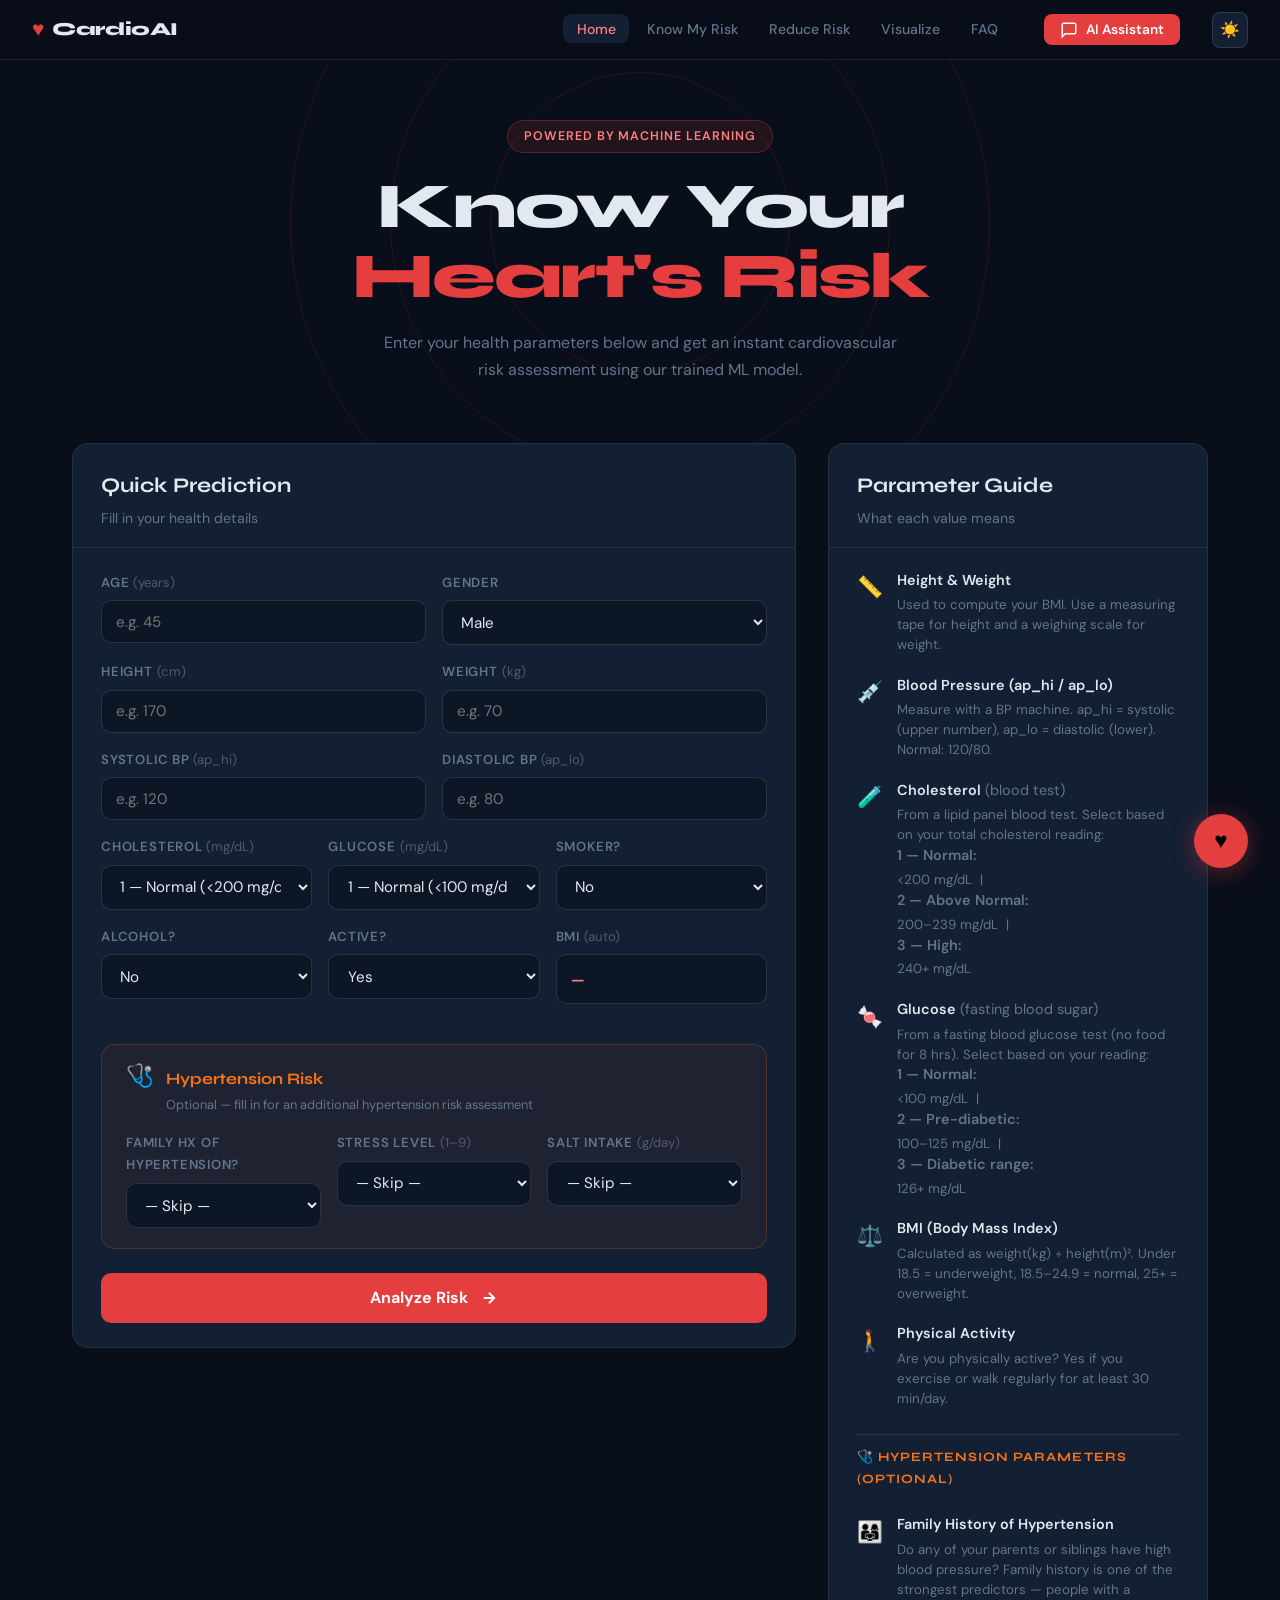
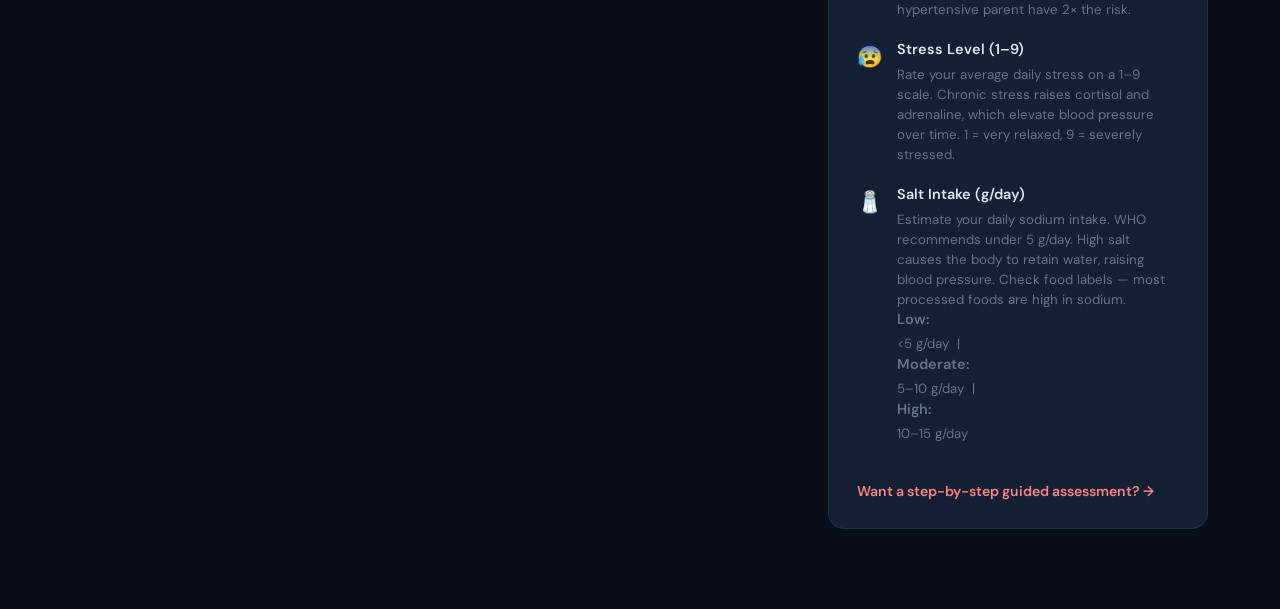
==== commit 74bf4a9d: "Made the look cleaner" ====
--- a/templates/Index.html
+++ b/templates/Index.html
@@ -152,7 +152,7 @@
             </div>
             <div class="form-row three">
               <div class="field-group">
-                <label>Family History of Hypertension?</label>
+                <label>Family Hx of Hypertension?</label>
                 <select name="family_history">
                   <option value="">— Skip —</option>
                   <option value="Yes">Yes</option>
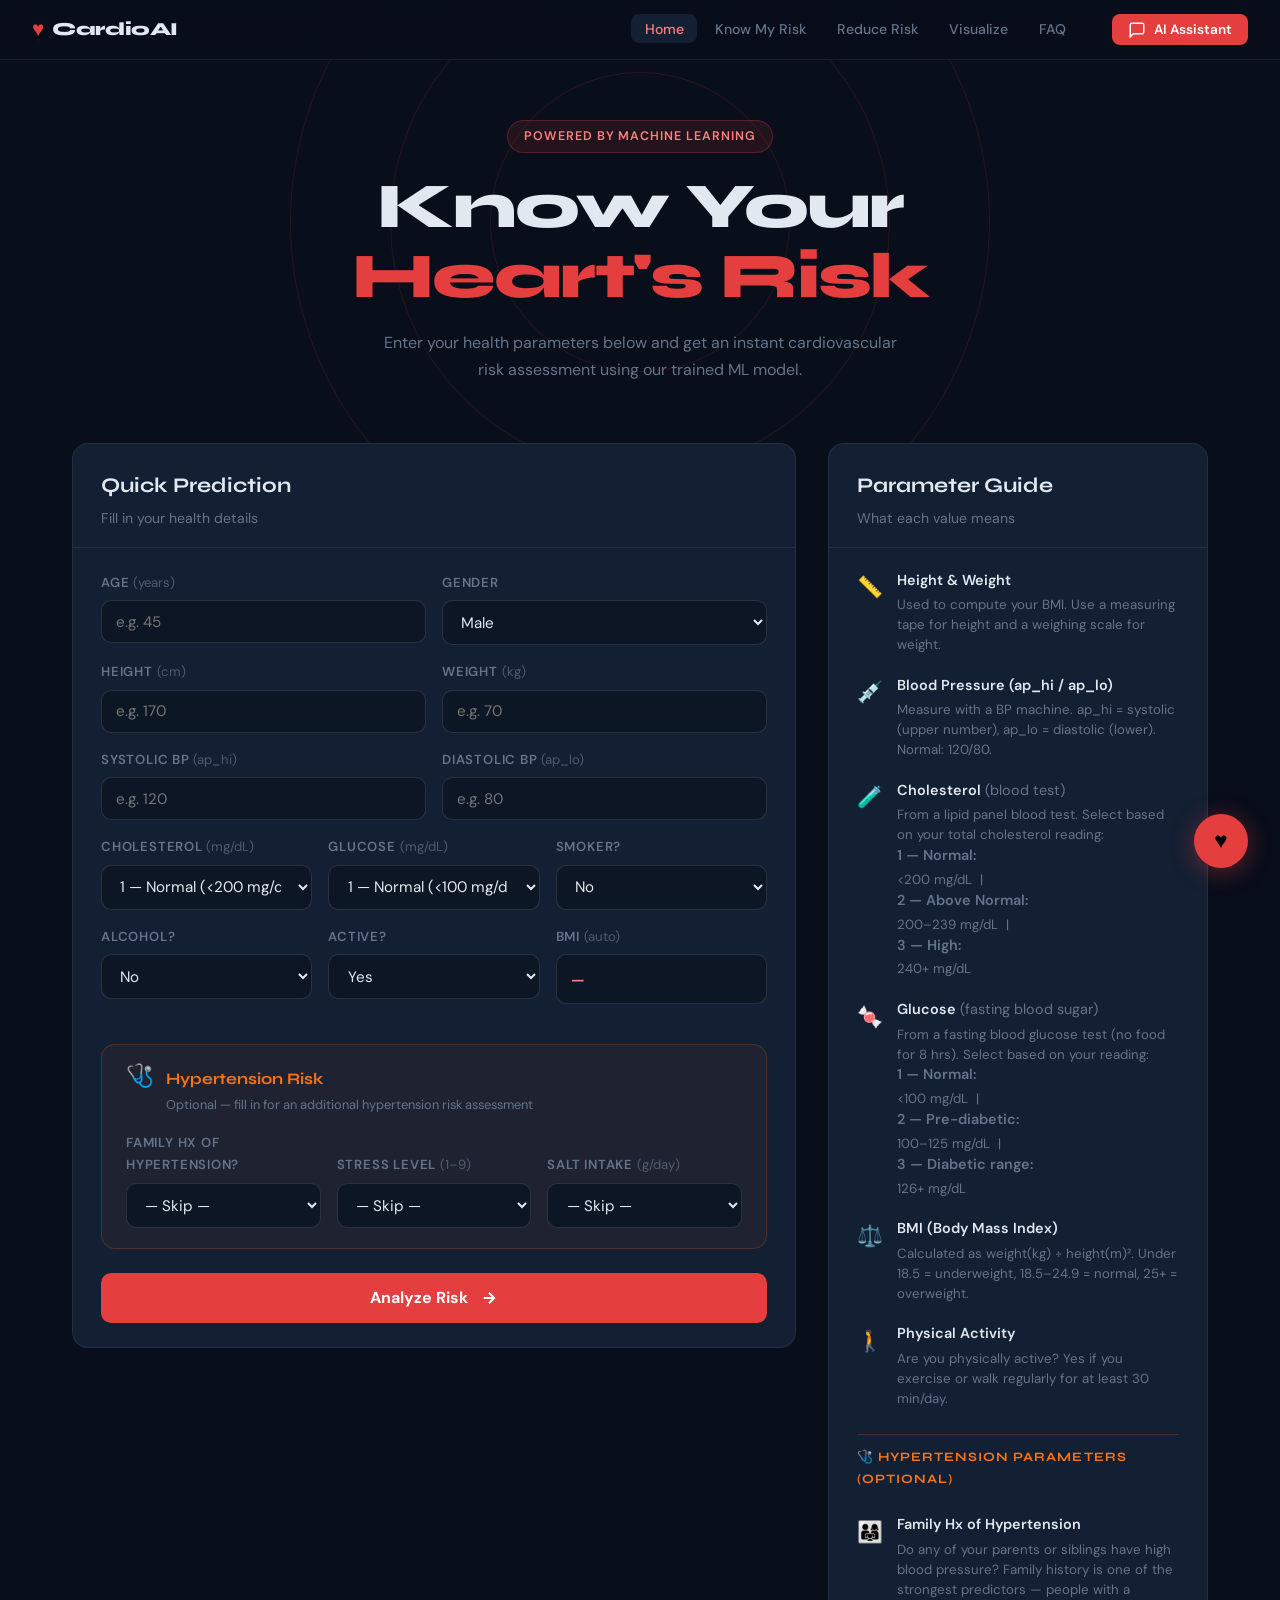
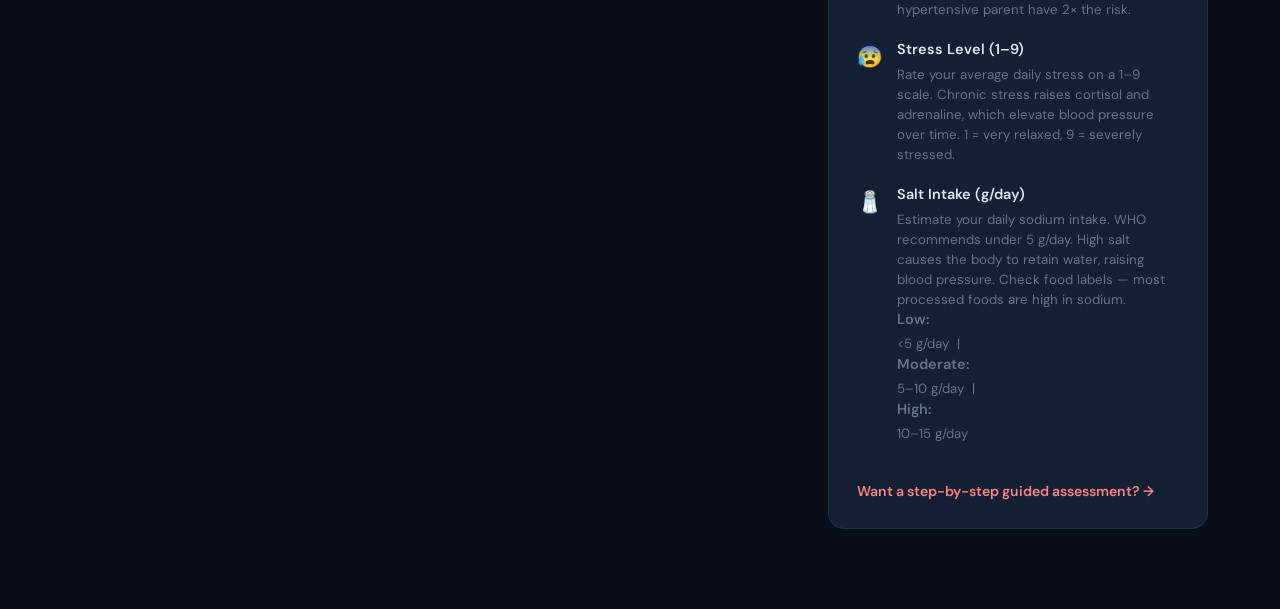
==== commit e0b7593f: "Fixed Mobile preview" ====
--- a/templates/Index.html
+++ b/templates/Index.html
@@ -7,13 +7,6 @@
   <link rel="preconnect" href="https://fonts.googleapis.com">
   <link href="https://fonts.googleapis.com/css2?family=Syne:wght@400;600;700;800&family=DM+Sans:ital,wght@0,300;0,400;0,500;1,300&display=swap" rel="stylesheet">
   <link rel="stylesheet" href="/static/Style.css">
-  <script>
-    // Apply saved theme before paint to avoid flash
-    (function(){
-      const t = localStorage.getItem('cardio-theme');
-      if(t) document.documentElement.setAttribute('data-theme', t);
-    })();
-  </script>
 </head>
 <body>
  
@@ -34,7 +27,17 @@
     <svg width="18" height="18" viewBox="0 0 24 24" fill="none" stroke="currentColor" stroke-width="2"><path d="M21 15a2 2 0 0 1-2 2H7l-4 4V5a2 2 0 0 1 2-2h14a2 2 0 0 1 2 2z"></path></svg>
     AI Assistant
   </button>
-  <button class="theme-toggle" id="themeToggle" title="Toggle light/dark mode">🌙</button>
+  <button class="hamburger" id="hamburger" aria-label="Open menu" onclick="toggleMobileNav()">
+    <span></span><span></span><span></span>
+  </button>
+</nav>
+
+<nav class="mobile-nav" id="mobileNav">
+  <a href="/" class="active">Home</a>
+  <a href="/risk">Know My Risk</a>
+  <a href="/reduce">Reduce Risk</a>
+  <a href="/visualize">Visualize</a>
+  <a href="/faq">FAQ</a>
 </nav>
  
 <!-- HERO -->
@@ -251,7 +254,7 @@
           <div class="guide-item">
             <div class="guide-icon">👨‍👩‍👧</div>
             <div>
-              <strong>Family History of Hypertension</strong>
+              <strong>Family Hx of Hypertension</strong>
               <p>Do any of your parents or siblings have high blood pressure? Family history is one of the strongest predictors — people with a hypertensive parent have 2× the risk.</p>
             </div>
           </div>
@@ -305,22 +308,31 @@
 </div>
 <button class="chat-fab" id="chatFab" onclick="openChat()">♥</button>
 <script src="/static/Script.js"></script>
+
 <script>
-(function(){
-  const btn = document.getElementById('themeToggle');
-  function applyTheme(t){
-    document.documentElement.setAttribute('data-theme', t);
-    if(btn) btn.textContent = t === 'light' ? '🌙' : '☀️';
-    localStorage.setItem('cardio-theme', t);
-  }
-  // Set initial icon
-  const saved = localStorage.getItem('cardio-theme') || 'dark';
-  applyTheme(saved);
-  if(btn) btn.addEventListener('click', function(){
-    const cur = document.documentElement.getAttribute('data-theme') || 'dark';
-    applyTheme(cur === 'dark' ? 'light' : 'dark');
+function toggleMobileNav() {
+  const nav = document.getElementById('mobileNav');
+  const btn = document.getElementById('hamburger');
+  const open = nav.classList.toggle('open');
+  btn.setAttribute('aria-expanded', open);
+}
+// Close drawer when a link is tapped
+document.addEventListener('DOMContentLoaded', function() {
+  const mNav = document.getElementById('mobileNav');
+  if (mNav) mNav.querySelectorAll('a').forEach(function(a) {
+    a.addEventListener('click', function() {
+      mNav.classList.remove('open');
+    });
   });
-})();
+  // Close on outside tap
+  document.addEventListener('click', function(e) {
+    const btn = document.getElementById('hamburger');
+    const nav = document.getElementById('mobileNav');
+    if (nav && btn && !nav.contains(e.target) && !btn.contains(e.target)) {
+      nav.classList.remove('open');
+    }
+  });
+});
 </script>
 </body>
 </html>
--- a/static/Style.css
+++ b/static/Style.css
@@ -18,58 +18,6 @@
   --radius: 16px;
   --radius-sm: 10px;
   --shadow: 0 4px 32px rgba(0,0,0,0.4);
-  --nav-bg: rgba(8,14,26,0.88);
-  --tip-bg: rgba(59,130,246,0.08);
-  --tip-border: rgba(59,130,246,0.2);
-  --tip-text: #93c5fd;
-  --pulse-border: rgba(229,62,62,0.15);
-  --hero-badge-bg: rgba(229,62,62,0.12);
-  --hero-badge-border: rgba(229,62,62,0.3);
-  --result-high-bg: rgba(239,68,68,0.08);
-  --result-high-border: rgba(239,68,68,0.25);
-  --result-low-bg: rgba(34,197,94,0.08);
-  --result-low-border: rgba(34,197,94,0.25);
-  --hyper-bg: rgba(249,115,22,0.05);
-  --hyper-border: rgba(249,115,22,0.2);
-  --hyper-badge-bg: rgba(249,115,22,0.12);
-  --hyper-badge-border: rgba(249,115,22,0.25);
-  --hyper-reduce-border: rgba(249,115,22,0.15);
-  --faq-open-border: rgba(229,62,62,0.3);
-}
-
-[data-theme="light"] {
-  --bg: #f0f4f8;
-  --bg2: #e2e8f0;
-  --bg3: #d9e2ec;
-  --card: #ffffff;
-  --card2: #f8fafc;
-  --border: rgba(0,0,0,0.08);
-  --border2: rgba(0,0,0,0.14);
-  --text: #0f172a;
-  --muted: #64748b;
-  --accent: #dc2626;
-  --accent2: #ef4444;
-  --accent3: #f87171;
-  --blue: #2563eb;
-  --green: #16a34a;
-  --shadow: 0 4px 32px rgba(0,0,0,0.10);
-  --nav-bg: rgba(240,244,248,0.92);
-  --tip-bg: rgba(37,99,235,0.06);
-  --tip-border: rgba(37,99,235,0.18);
-  --tip-text: #1d4ed8;
-  --pulse-border: rgba(220,38,38,0.12);
-  --hero-badge-bg: rgba(220,38,38,0.08);
-  --hero-badge-border: rgba(220,38,38,0.25);
-  --result-high-bg: rgba(220,38,38,0.06);
-  --result-high-border: rgba(220,38,38,0.2);
-  --result-low-bg: rgba(22,163,74,0.06);
-  --result-low-border: rgba(22,163,74,0.2);
-  --hyper-bg: rgba(249,115,22,0.04);
-  --hyper-border: rgba(249,115,22,0.18);
-  --hyper-badge-bg: rgba(249,115,22,0.10);
-  --hyper-badge-border: rgba(249,115,22,0.22);
-  --hyper-reduce-border: rgba(249,115,22,0.13);
-  --faq-open-border: rgba(220,38,38,0.25);
 }
 
 *, *::before, *::after { box-sizing: border-box; margin: 0; padding: 0; }
@@ -97,7 +45,7 @@
   gap: 2rem;
   padding: 0 2rem;
   height: 60px;
-  background: var(--nav-bg);
+  background: rgba(8,14,26,0.88);
   backdrop-filter: blur(16px);
   border-bottom: 1px solid var(--border);
 }
@@ -191,7 +139,7 @@
   left: 50%;
   transform: translate(-50%, -50%);
   border-radius: 50%;
-  border: 1px solid var(--pulse-border);
+  border: 1px solid rgba(229,62,62,0.15);
   animation: pulseRing 3s ease infinite;
 }
 .r1 { width: 300px; height: 300px; animation-delay: 0s; }
@@ -209,8 +157,8 @@
 .hero-badge {
   display: inline-block;
   padding: 0.3rem 1rem;
-  background: var(--hero-badge-bg);
-  border: 1px solid var(--hero-badge-border);
+  background: rgba(229,62,62,0.12);
+  border: 1px solid rgba(229,62,62,0.3);
   border-radius: 999px;
   font-size: 0.78rem;
   font-weight: 600;
@@ -721,13 +669,13 @@
 }
 
 .tip-box {
-  background: var(--tip-bg);
-  border: 1px solid var(--tip-border);
+  background: rgba(59,130,246,0.08);
+  border: 1px solid rgba(59,130,246,0.2);
   border-radius: 8px;
   padding: 0.7rem 1rem;
   margin-top: 0.75rem;
   font-size: 0.85rem;
-  color: var(--tip-text);
+  color: #93c5fd;
   line-height: 1.5;
 }
 
@@ -823,13 +771,13 @@
 }
 
 .result-card.high {
-  background: var(--result-high-bg);
-  border: 1px solid var(--result-high-border);
+  background: rgba(239,68,68,0.08);
+  border: 1px solid rgba(239,68,68,0.25);
 }
 
 .result-card.low {
-  background: var(--result-low-bg);
-  border: 1px solid var(--result-low-border);
+  background: rgba(34,197,94,0.08);
+  border: 1px solid rgba(34,197,94,0.25);
 }
 
 .result-icon { font-size: 2rem; margin-bottom: 0.5rem; }
@@ -1051,7 +999,7 @@
 }
 
 .faq-item.open {
-  border-color: var(--faq-open-border);
+  border-color: rgba(229,62,62,0.3);
 }
 
 .faq-q {
@@ -1153,7 +1101,7 @@
 
 .viz-explain {
   background: var(--card);
-  border: 1px solid var(--tip-border);
+  border: 1px solid rgba(59,130,246,0.2);
   border-radius: var(--radius-sm);
   padding: 1.1rem 1.5rem;
   margin-bottom: 1.75rem;
@@ -1163,7 +1111,7 @@
   font-family: var(--font-head);
   font-size: 0.95rem;
   margin-bottom: 0.5rem;
-  color: var(--tip-text);
+  color: #93c5fd;
 }
 
 .viz-explain p {
@@ -1237,11 +1185,12 @@
 
 /*SCROLLBAR*/
 ::-webkit-scrollbar { width: 6px; }
-::-webkit-scrollbar-track { background: var(--scrollbar-track, var(--bg2)); }
+::-webkit-scrollbar-track { background: var(--bg2); }
 ::-webkit-scrollbar-thumb { background: var(--border2); border-radius: 3px; }
 ::-webkit-scrollbar-thumb:hover { background: var(--muted); }
 
 /*RESPONSIVE*/
+/* ── Tablet (≤900px) ───────────────────────────────────────────────────────── */
 @media (max-width: 900px) {
   .predict-grid { grid-template-columns: 1fr; }
   .charts-grid { grid-template-columns: 1fr; }
@@ -1250,14 +1199,133 @@
   .risk-layout { grid-template-columns: 1fr; }
   .risk-sidebar { display: none; }
   .nav-links { display: none; }
-}
+  /* Hamburger visible on tablet/mobile */
+  .hamburger { display: flex; }
+}
+
+/* ── Mobile (≤600px) ───────────────────────────────────────────────────────── */
+@media (max-width: 600px) {
+  /* Nav */
+  .nav { padding: 0 1rem; gap: 0.75rem; }
+  .chatbot-btn span { display: none; }   /* icon only on tiny screens */
+  .chatbot-btn { padding: 0.4rem 0.6rem; min-width: 36px; justify-content: center; }
+
+  /* Hero */
+  .hero, .page-hero { padding: 90px 1rem 40px; }
+  .hero-title { font-size: 2.2rem; }
+
+  /* Form — stack all rows to 1 col */
+  .form-row,
+  .form-row.three { grid-template-columns: 1fr; }
+
+  /* Hyper section — stack the 3 dropdowns vertically */
+  .hyper-section .form-row.three { grid-template-columns: 1fr; }
+  .hyper-section { padding: 1rem; }
+  .hyper-section-header { gap: 0.5rem; }
+
+  /* Predict form padding */
+  .predict-form { padding: 1rem; }
+  .form-card, .guide-card { border-radius: 12px; }
+
+  /* Containers */
+  .container { padding: 0 1rem; }
+  .predict-section { padding: 0 0 3rem; }
+
+  /* Reduce cards */
+  .reduce-grid { grid-template-columns: 1fr; }
+
+  /* Viz */
+  .viz-controls { flex-direction: column; align-items: stretch; }
+  .viz-control-group { flex-direction: column; align-items: flex-start; }
+  .viz-control-group select { width: 100%; }
+
+  /* Chat widget */
+  .chat-widget { width: calc(100vw - 2rem); right: 1rem; bottom: 5rem; }
+
+  /* FAQ */
+  .faq-header { padding: 2rem 1rem 1.5rem; }
+  .faq-container { padding: 1.5rem 1rem 3rem; }
+}
+
+/* ── Mobile nav drawer ──────────────────────────────────────────────────────── */
+.hamburger {
+  display: none;
+  flex-direction: column;
+  justify-content: center;
+  align-items: center;
+  gap: 5px;
+  width: 36px;
+  height: 36px;
+  background: var(--card);
+  border: 1px solid var(--border2);
+  border-radius: 8px;
+  cursor: pointer;
+  margin-left: auto;
+  flex-shrink: 0;
+}
+.hamburger span {
+  display: block;
+  width: 18px;
+  height: 2px;
+  background: var(--text);
+  border-radius: 2px;
+  transition: all 0.25s;
+}
+
+/* Mobile nav drawer panel */
+.mobile-nav {
+  display: none;
+  position: fixed;
+  top: 60px; left: 0; right: 0;
+  background: var(--card);
+  border-bottom: 1px solid var(--border);
+  z-index: 99;
+  padding: 1rem;
+  flex-direction: column;
+  gap: 0.4rem;
+  box-shadow: 0 8px 24px rgba(0,0,0,0.3);
+  animation: slideDown 0.2s ease;
+}
+.mobile-nav.open { display: flex; }
+
+@keyframes slideDown {
+  from { opacity: 0; transform: translateY(-8px); }
+  to   { opacity: 1; transform: translateY(0); }
+}
+
+.mobile-nav a {
+  padding: 0.75rem 1rem;
+  border-radius: 8px;
+  font-size: 0.95rem;
+  font-weight: 500;
+  color: var(--muted);
+  transition: all 0.2s;
+  border: 1px solid transparent;
+}
+.mobile-nav a:hover,
+.mobile-nav a.active {
+  background: var(--bg2);
+  color: var(--text);
+  border-color: var(--border);
+}
+.mobile-nav a.active { color: var(--accent2); }
 /* ── Hypertension Optional Section (Index.html) ─────────────────────────── */
 .hyper-section {
 margin: 1.5rem 0 0;
 padding: 1.25rem 1.5rem;
-background: var(--hyper-bg);
-border: 1px solid var(--hyper-border);
+background: rgba(249,115,22,0.05);
+border: 1px solid rgba(249,115,22,0.2);
 border-radius: 14px;
+}
+/* All 3 hyper dropdowns aligned — selects sit at same row */
+.hyper-section .form-row.three {
+  align-items: stretch;
+  grid-template-columns: repeat(3, minmax(0, 1fr));
+}
+.hyper-section .field-group {
+  display: flex;
+  flex-direction: column;
+  justify-content: flex-end;
 }
 .hyper-section-header {
 display: flex;
@@ -1298,15 +1366,15 @@
 text-align: center;
 margin: 3.5rem 0 2rem;
 padding: 2rem;
-background: var(--hyper-bg);
-border: 1px solid var(--hyper-reduce-border);
+background: rgba(249,115,22,0.05);
+border: 1px solid rgba(249,115,22,0.15);
 border-radius: 16px;
 }
 .hyper-reduce-badge {
 display: inline-block;
-background: var(--hyper-badge-bg);
+background: rgba(249,115,22,0.12);
 color: #f97316;
-border: 1px solid var(--hyper-badge-border);
+border: 1px solid rgba(249,115,22,0.25);
 border-radius: 20px;
 padding: 0.3rem 1rem;
 font-size: 0.82rem;
@@ -1337,77 +1405,4 @@
 font-weight: 800;
 margin: 0.5rem 0 0.4rem;
 }
-.faq-hyper-header p { color: var(--muted); }
-/* ── Theme Toggle Button ─────────────────────────────────────────────────── */
-.theme-toggle {
-  background: var(--card);
-  border: 1px solid var(--border2);
-  border-radius: 8px;
-  color: var(--muted);
-  cursor: pointer;
-  font-size: 1rem;
-  width: 36px;
-  height: 36px;
-  display: flex;
-  align-items: center;
-  justify-content: center;
-  transition: all 0.2s;
-  flex-shrink: 0;
-}
-.theme-toggle:hover {
-  color: var(--text);
-  border-color: var(--accent);
-  background: var(--card2);
-}
-
-/* ── Light mode specific overrides ───────────────────────────────────────── */
-[data-theme="light"] .nav {
-  box-shadow: 0 1px 12px rgba(0,0,0,0.08);
-}
-[data-theme="light"] .form-card,
-[data-theme="light"] .guide-card,
-[data-theme="light"] .chart-card,
-[data-theme="light"] .faq-item,
-[data-theme="light"] .reduce-card,
-[data-theme="light"] .chat-widget,
-[data-theme="light"] .rmsg.bot .rmsg-inner {
-  box-shadow: 0 2px 12px rgba(0,0,0,0.06);
-}
-[data-theme="light"] .reduce-tag {
-  background: var(--bg3);
-}
-[data-theme="light"] .step-item.active {
-  background: rgba(220,38,38,0.08);
-}
-[data-theme="light"] .ropt-btn {
-  background: var(--bg2);
-}
-[data-theme="light"] .risk-main {
-  background: var(--bg2);
-}
-[data-theme="light"] .faq-section,
-[data-theme="light"] .faq-header {
-  background: var(--bg);
-}
-[data-theme="light"] .faq-header {
-  background: var(--bg2);
-}
-[data-theme="light"] .viz-explain {
-  background: var(--tip-bg);
-}
-[data-theme="light"] .viz-explain h3 {
-  color: var(--tip-text);
-}
-[data-theme="light"] .viz-explain code {
-  background: var(--bg3);
-  color: var(--accent);
-}
-[data-theme="light"] .msg.bot {
-  background: var(--bg2);
-}
-[data-theme="light"] .quick-btns button {
-  background: var(--bg3);
-}
-[data-theme="light"] body.risk-page {
-  background: var(--bg2);
-}+.faq-hyper-header p { color: var(--muted); }
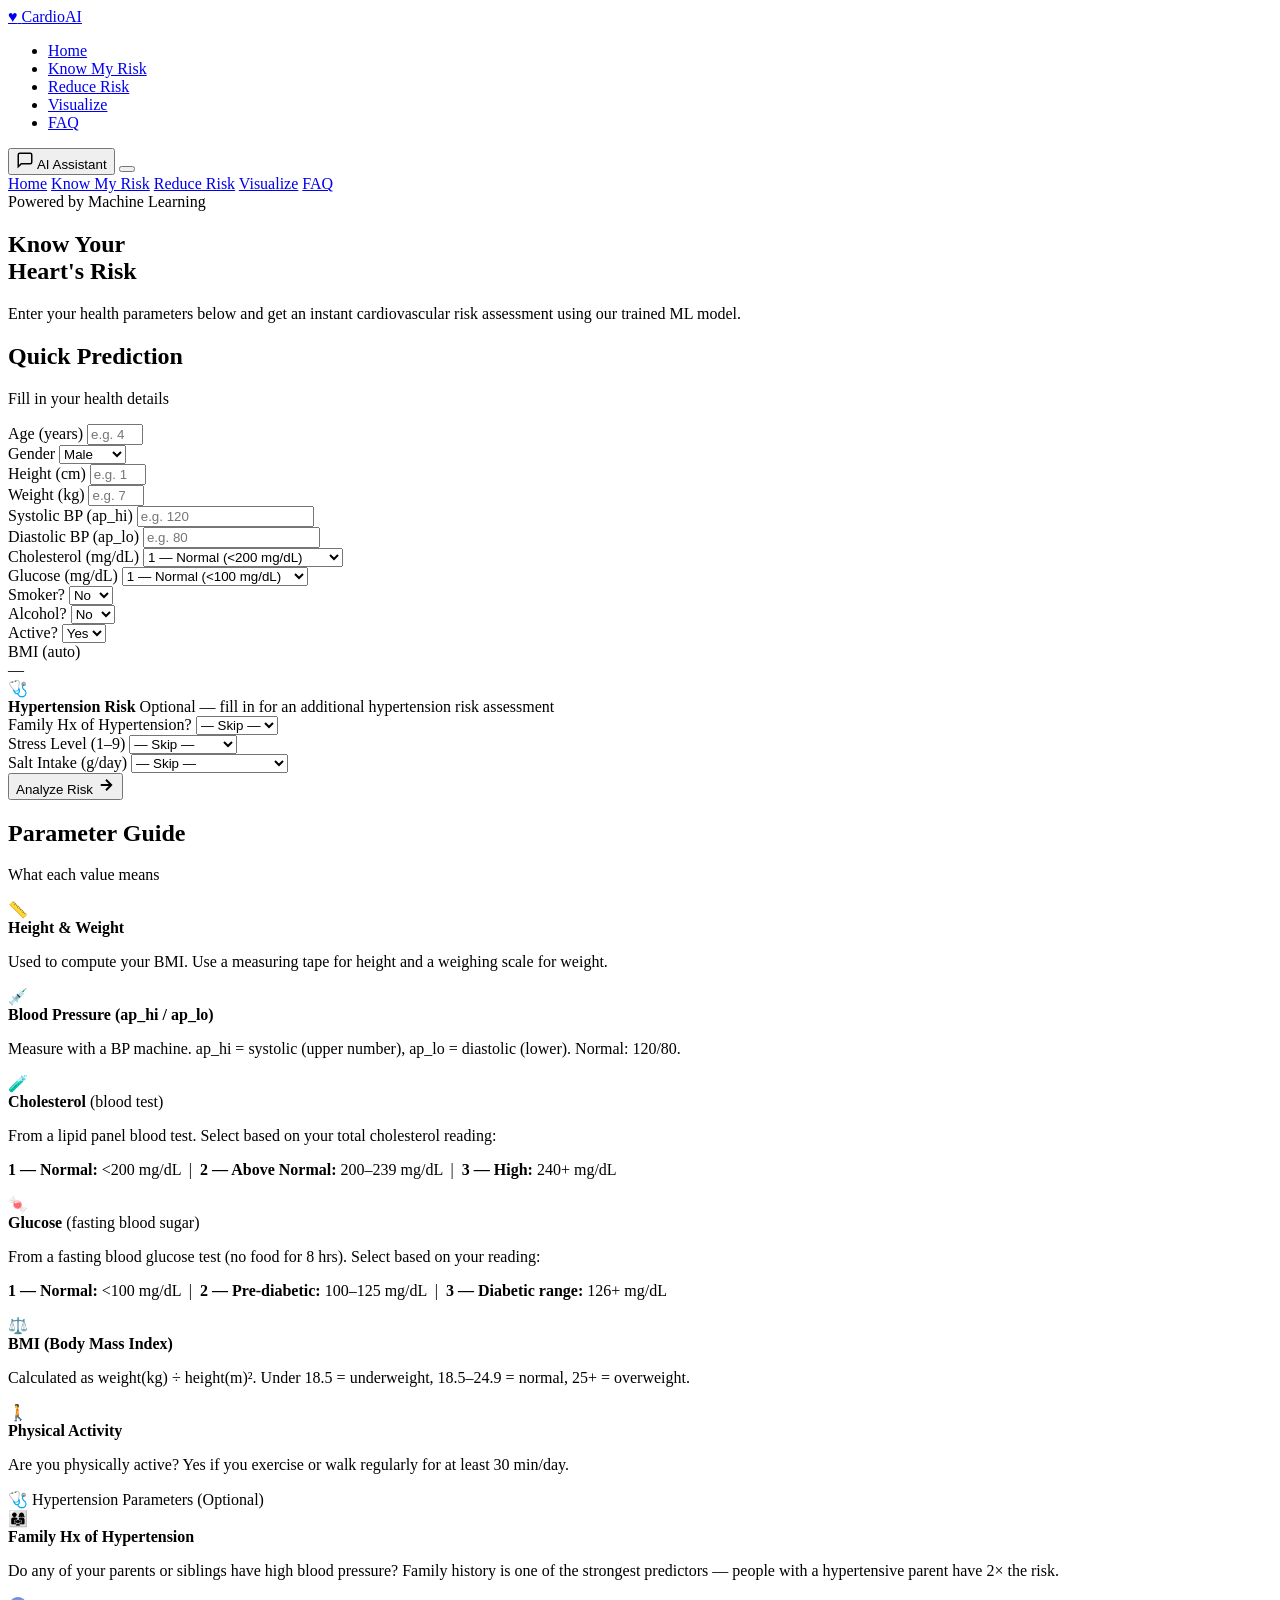
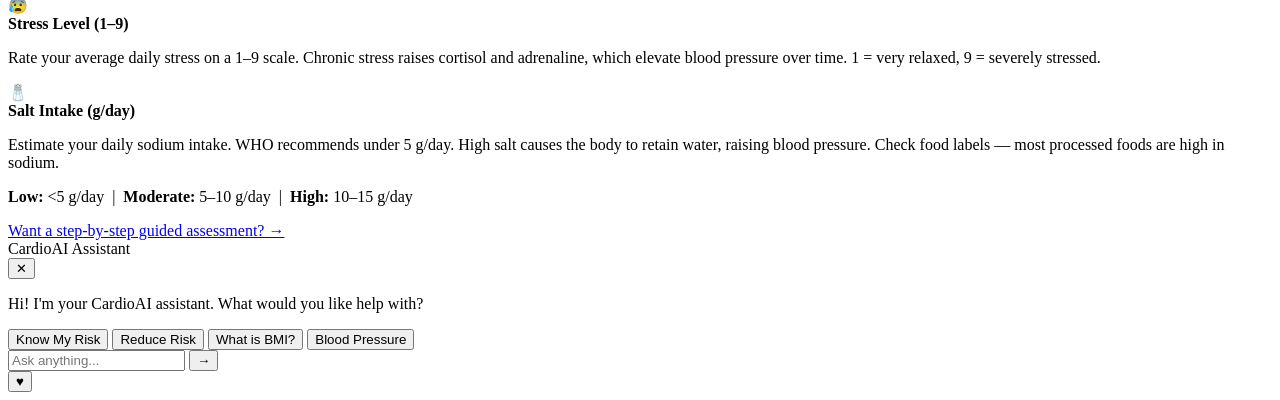
==== commit 041e96b9: "Changed naming" ====
--- a/templates/Index.html
+++ b/templates/Index.html
@@ -6,7 +6,7 @@
   <title>CardioAI — Heart Risk Predictor</title>
   <link rel="preconnect" href="https://fonts.googleapis.com">
   <link href="https://fonts.googleapis.com/css2?family=Syne:wght@400;600;700;800&family=DM+Sans:ital,wght@0,300;0,400;0,500;1,300&display=swap" rel="stylesheet">
-  <link rel="stylesheet" href="/static/Style.css">
+  <link rel="stylesheet" href="/static/style.css">
 </head>
 <body>
  
@@ -27,18 +27,18 @@
     <svg width="18" height="18" viewBox="0 0 24 24" fill="none" stroke="currentColor" stroke-width="2"><path d="M21 15a2 2 0 0 1-2 2H7l-4 4V5a2 2 0 0 1 2-2h14a2 2 0 0 1 2 2z"></path></svg>
     AI Assistant
   </button>
-  <button class="hamburger" id="hamburger" aria-label="Open menu" onclick="toggleMobileNav()">
+  <button class="hamburger" id="hamburger" aria-label="Toggle menu" aria-expanded="false" onclick="toggleMobileNav(this)">
     <span></span><span></span><span></span>
   </button>
 </nav>
 
-<nav class="mobile-nav" id="mobileNav">
+<div class="mobile-nav" id="mobileNav">
   <a href="/" class="active">Home</a>
   <a href="/risk">Know My Risk</a>
   <a href="/reduce">Reduce Risk</a>
   <a href="/visualize">Visualize</a>
   <a href="/faq">FAQ</a>
-</nav>
+</div>
  
 <!-- HERO -->
 <section class="hero">
@@ -308,30 +308,31 @@
 </div>
 <button class="chat-fab" id="chatFab" onclick="openChat()">♥</button>
 <script src="/static/Script.js"></script>
-
 <script>
-function toggleMobileNav() {
-  const nav = document.getElementById('mobileNav');
-  const btn = document.getElementById('hamburger');
-  const open = nav.classList.toggle('open');
+function toggleMobileNav(btn) {
+  var nav = document.getElementById('mobileNav');
+  var open = nav.classList.toggle('open');
+  btn.classList.toggle('is-open', open);
   btn.setAttribute('aria-expanded', open);
 }
-// Close drawer when a link is tapped
+// Close drawer on link tap or outside tap
 document.addEventListener('DOMContentLoaded', function() {
-  const mNav = document.getElementById('mobileNav');
-  if (mNav) mNav.querySelectorAll('a').forEach(function(a) {
+  var nav = document.getElementById('mobileNav');
+  var btn = document.getElementById('hamburger');
+  if (!nav) return;
+  nav.querySelectorAll('a').forEach(function(a) {
     a.addEventListener('click', function() {
-      mNav.classList.remove('open');
+      nav.classList.remove('open');
+      if (btn) { btn.classList.remove('is-open'); btn.setAttribute('aria-expanded','false'); }
     });
   });
-  // Close on outside tap
   document.addEventListener('click', function(e) {
-    const btn = document.getElementById('hamburger');
-    const nav = document.getElementById('mobileNav');
-    if (nav && btn && !nav.contains(e.target) && !btn.contains(e.target)) {
+    if (!nav.contains(e.target) && !btn.contains(e.target)) {
       nav.classList.remove('open');
+      btn.classList.remove('is-open');
+      btn.setAttribute('aria-expanded','false');
     }
-  });
+  }, true);
 });
 </script>
 </body>
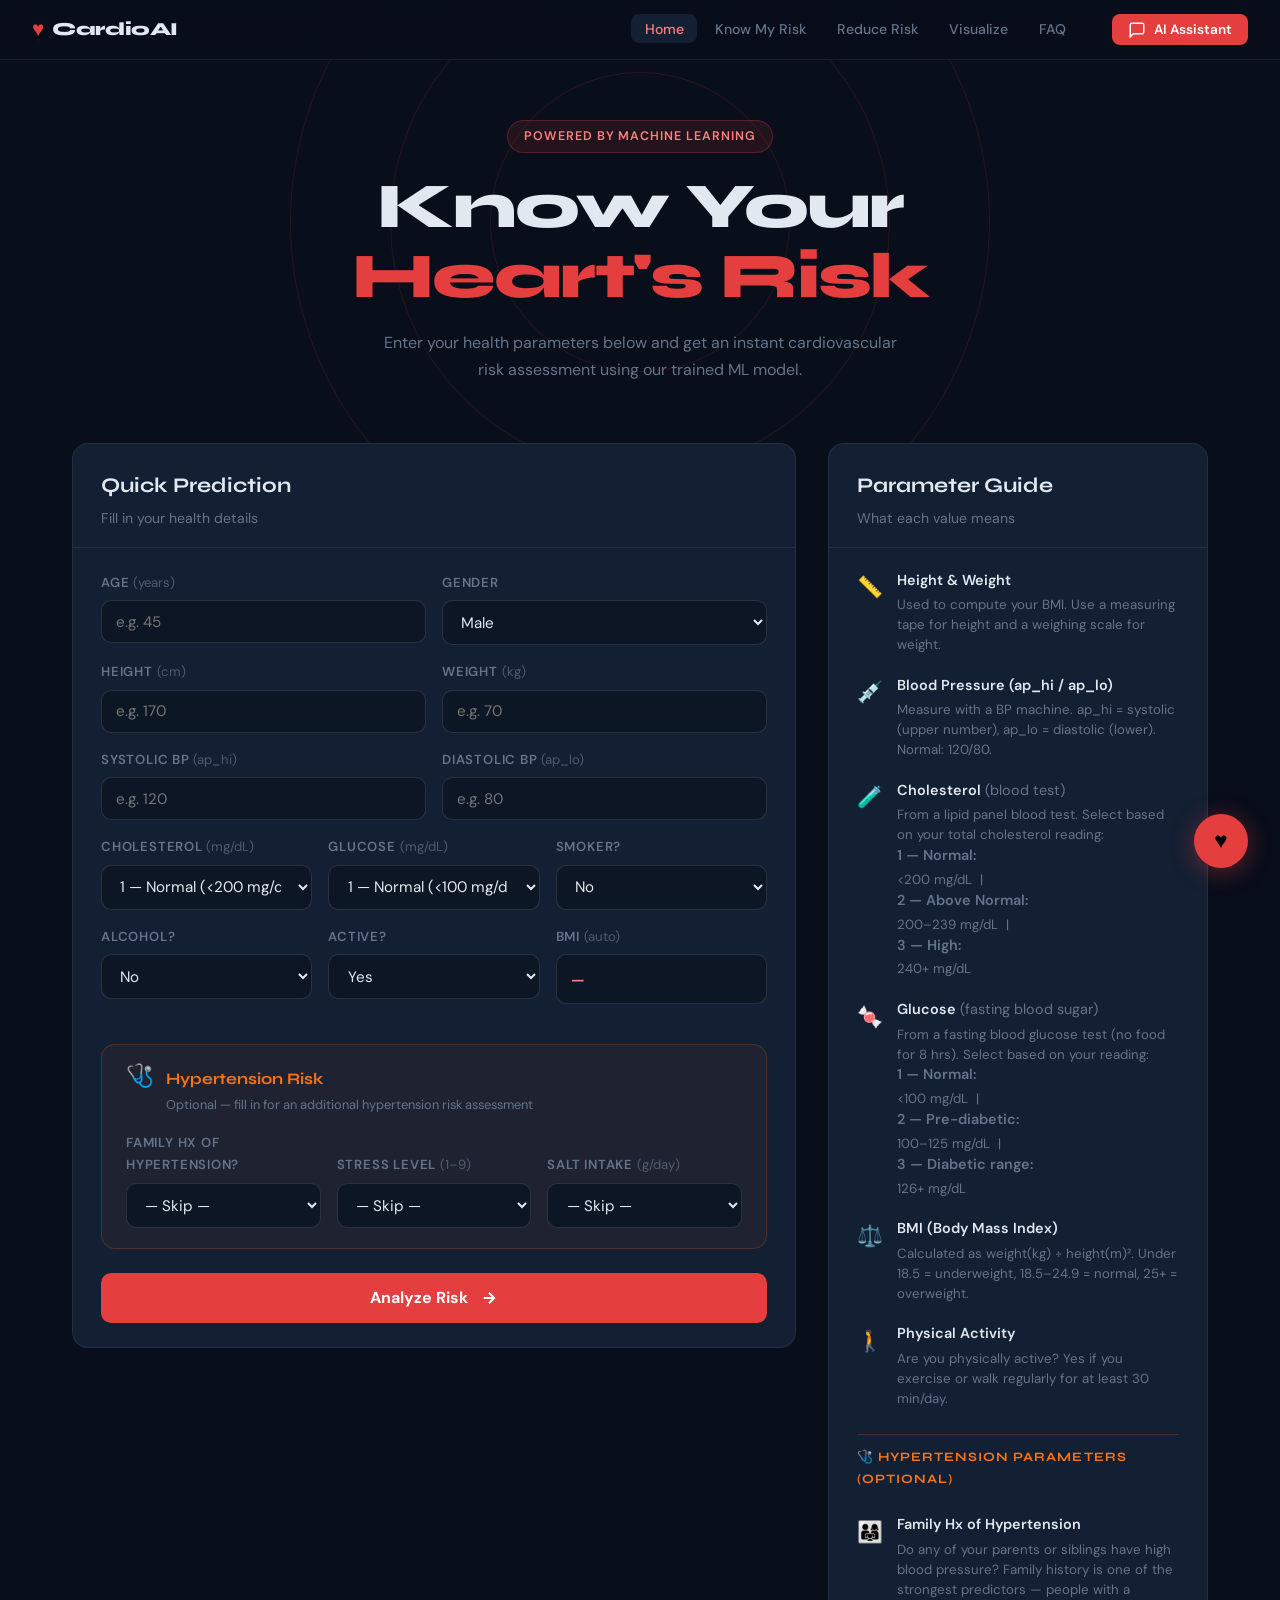
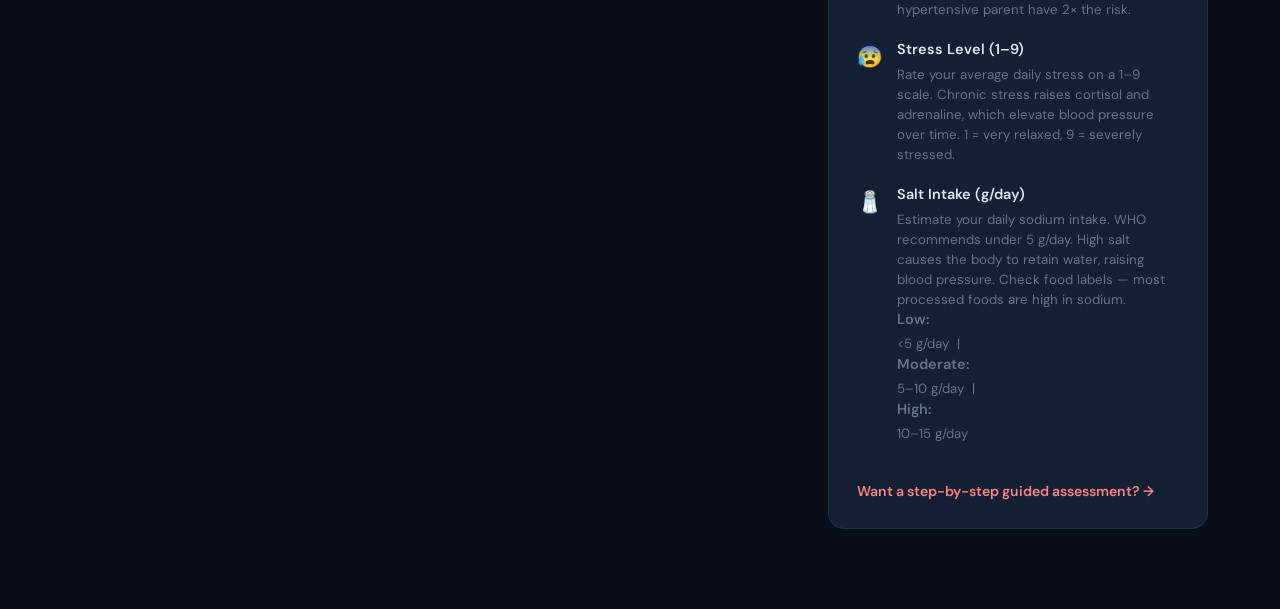
==== commit 73870fd8: "fixed naming" ====
--- a/templates/Index.html
+++ b/templates/Index.html
@@ -6,7 +6,7 @@
   <title>CardioAI — Heart Risk Predictor</title>
   <link rel="preconnect" href="https://fonts.googleapis.com">
   <link href="https://fonts.googleapis.com/css2?family=Syne:wght@400;600;700;800&family=DM+Sans:ital,wght@0,300;0,400;0,500;1,300&display=swap" rel="stylesheet">
-  <link rel="stylesheet" href="/static/style.css">
+  <link rel="stylesheet" href="/static/Style.css">
 </head>
 <body>
  
--- a/static/Style.css
+++ b/static/Style.css
@@ -0,0 +1,1405 @@
+:root {
+  --bg: #080e1a;
+  --bg2: #0d1625;
+  --bg3: #111d2e;
+  --card: #131f33;
+  --card2: #192540;
+  --border: rgba(255,255,255,0.07);
+  --border2: rgba(255,255,255,0.12);
+  --text: #e2e8f0;
+  --muted: #64748b;
+  --accent: #e53e3e;
+  --accent2: #fc8181;
+  --accent3: #feb2b2;
+  --blue: #3b82f6;
+  --green: #22c55e;
+  --font-head: 'Syne', sans-serif;
+  --font-body: 'DM Sans', sans-serif;
+  --radius: 16px;
+  --radius-sm: 10px;
+  --shadow: 0 4px 32px rgba(0,0,0,0.4);
+}
+
+*, *::before, *::after { box-sizing: border-box; margin: 0; padding: 0; }
+
+html { scroll-behavior: smooth; }
+
+body {
+  background: var(--bg);
+  color: var(--text);
+  font-family: var(--font-body);
+  font-size: 15px;
+  line-height: 1.7;
+  min-height: 100vh;
+}
+
+a { color: inherit; text-decoration: none; }
+
+/*NAV*/
+.nav {
+  position: fixed;
+  top: 0; left: 0; right: 0;
+  z-index: 100;
+  display: flex;
+  align-items: center;
+  gap: 2rem;
+  padding: 0 2rem;
+  height: 60px;
+  background: rgba(8,14,26,0.88);
+  backdrop-filter: blur(16px);
+  border-bottom: 1px solid var(--border);
+}
+
+.nav-logo {
+  display: flex;
+  align-items: center;
+  gap: 0.5rem;
+  font-family: var(--font-head);
+  font-weight: 800;
+  font-size: 1.15rem;
+  letter-spacing: -0.02em;
+  color: var(--text);
+}
+
+.logo-icon {
+  font-size: 1.3rem;
+  color: var(--accent);
+  animation: heartbeat 1.5s ease infinite;
+}
+
+@keyframes heartbeat {
+  0%, 100% { transform: scale(1); }
+  14% { transform: scale(1.2); }
+  28% { transform: scale(1); }
+  42% { transform: scale(1.15); }
+  56% { transform: scale(1); }
+}
+
+.nav-links {
+  display: flex;
+  list-style: none;
+  gap: 0.25rem;
+  margin-left: auto;
+}
+
+.nav-links a {
+  padding: 0.35rem 0.85rem;
+  border-radius: 8px;
+  font-size: 0.88rem;
+  font-weight: 500;
+  color: var(--muted);
+  transition: all 0.2s;
+}
+
+.nav-links a:hover,
+.nav-links a.active {
+  color: var(--text);
+  background: var(--card);
+}
+
+.nav-links a.active {
+  color: var(--accent2);
+}
+
+.chatbot-btn {
+  display: flex;
+  align-items: center;
+  gap: 0.5rem;
+  padding: 0.4rem 1rem;
+  background: var(--accent);
+  border: none;
+  border-radius: 8px;
+  color: white;
+  font-size: 0.85rem;
+  font-weight: 600;
+  cursor: pointer;
+  font-family: var(--font-body);
+  transition: background 0.2s;
+  white-space: nowrap;
+}
+.chatbot-btn:hover { background: #c53030; }
+
+/*HERO*/
+.hero, .page-hero {
+  position: relative;
+  padding: 120px 2rem 60px;
+  text-align: center;
+  overflow: hidden;
+}
+
+.hero-bg {
+  position: absolute;
+  inset: 0;
+  pointer-events: none;
+}
+
+.pulse-ring {
+  position: absolute;
+  top: 50%;
+  left: 50%;
+  transform: translate(-50%, -50%);
+  border-radius: 50%;
+  border: 1px solid rgba(229,62,62,0.15);
+  animation: pulseRing 3s ease infinite;
+}
+.r1 { width: 300px; height: 300px; animation-delay: 0s; }
+.r2 { width: 500px; height: 500px; animation-delay: 1s; }
+.r3 { width: 700px; height: 700px; animation-delay: 2s; }
+
+@keyframes pulseRing {
+  0% { opacity: 0; transform: translate(-50%, -50%) scale(0.8); }
+  50% { opacity: 1; }
+  100% { opacity: 0; transform: translate(-50%, -50%) scale(1.1); }
+}
+
+.hero-content { position: relative; z-index: 1; }
+
+.hero-badge {
+  display: inline-block;
+  padding: 0.3rem 1rem;
+  background: rgba(229,62,62,0.12);
+  border: 1px solid rgba(229,62,62,0.3);
+  border-radius: 999px;
+  font-size: 0.78rem;
+  font-weight: 600;
+  letter-spacing: 0.08em;
+  text-transform: uppercase;
+  color: var(--accent2);
+  margin-bottom: 1.2rem;
+}
+
+.hero-title {
+  font-family: var(--font-head);
+  font-size: clamp(2.5rem, 5vw, 4rem);
+  font-weight: 800;
+  line-height: 1.1;
+  letter-spacing: -0.03em;
+  color: var(--text);
+  margin-bottom: 1rem;
+}
+
+.accent { color: var(--accent); }
+
+.hero-sub {
+  max-width: 520px;
+  margin: 0 auto;
+  color: var(--muted);
+  font-size: 1rem;
+}
+
+/*CONTAINER*/
+.container {
+  max-width: 1200px;
+  margin: 0 auto;
+  padding: 0 2rem;
+}
+
+/*PREDICT SECTION*/
+.predict-section {
+  padding: 0 0 5rem;
+}
+
+.predict-grid {
+  display: grid;
+  grid-template-columns: 1fr 380px;
+  gap: 2rem;
+  align-items: start;
+}
+
+.form-card, .guide-card {
+  background: var(--card);
+  border: 1px solid var(--border);
+  border-radius: var(--radius);
+  overflow: hidden;
+}
+
+.card-header {
+  padding: 1.5rem 1.75rem 1rem;
+  border-bottom: 1px solid var(--border);
+}
+
+.card-header h2 {
+  font-family: var(--font-head);
+  font-size: 1.3rem;
+  font-weight: 700;
+  margin-bottom: 0.2rem;
+}
+
+.card-header p {
+  color: var(--muted);
+  font-size: 0.88rem;
+}
+
+.predict-form {
+  padding: 1.5rem 1.75rem;
+  display: flex;
+  flex-direction: column;
+  gap: 1rem;
+}
+
+.form-row {
+  display: grid;
+  grid-template-columns: 1fr 1fr;
+  gap: 1rem;
+}
+
+.form-row.three {
+  grid-template-columns: 1fr 1fr 1fr;
+}
+
+.field-group {
+  display: flex;
+  flex-direction: column;
+  gap: 0.4rem;
+}
+
+.field-group label {
+  font-size: 0.82rem;
+  font-weight: 600;
+  color: var(--muted);
+  text-transform: uppercase;
+  letter-spacing: 0.06em;
+}
+
+.unit {
+  font-weight: 400;
+  text-transform: none;
+  letter-spacing: 0;
+  opacity: 0.7;
+}
+
+.field-group input,
+.field-group select {
+  background: var(--bg2);
+  border: 1px solid var(--border2);
+  border-radius: var(--radius-sm);
+  padding: 0.65rem 0.9rem;
+  color: var(--text);
+  font-family: var(--font-body);
+  font-size: 0.95rem;
+  outline: none;
+  transition: border-color 0.2s;
+  width: 100%;
+}
+
+.field-group input:focus,
+.field-group select:focus {
+  border-color: var(--accent);
+}
+
+.field-group select { cursor: pointer; }
+.field-group select option { background: var(--bg2); }
+
+.bmi-display .bmi-value {
+  background: var(--bg2);
+  border: 1px solid var(--border2);
+  border-radius: var(--radius-sm);
+  padding: 0.65rem 0.9rem;
+  font-size: 1rem;
+  font-weight: 700;
+  font-family: var(--font-head);
+  color: var(--accent2);
+}
+
+.predict-btn {
+  display: flex;
+  align-items: center;
+  justify-content: center;
+  gap: 0.75rem;
+  padding: 0.9rem 2rem;
+  background: var(--accent);
+  border: none;
+  border-radius: var(--radius-sm);
+  color: white;
+  font-size: 1rem;
+  font-weight: 700;
+  font-family: var(--font-body);
+  cursor: pointer;
+  transition: all 0.2s;
+  margin-top: 0.5rem;
+}
+
+.predict-btn:hover {
+  background: #c53030;
+  transform: translateY(-1px);
+  box-shadow: 0 8px 24px rgba(229,62,62,0.3);
+}
+
+.result-box {
+  margin: 0 1.75rem 1.75rem;
+  padding: 1.25rem;
+  border-radius: var(--radius-sm);
+  font-weight: 600;
+  font-size: 1rem;
+  animation: fadeIn 0.4s ease;
+}
+
+.result-box.high-risk {
+  background: rgba(239,68,68,0.1);
+  border: 1px solid rgba(239,68,68,0.3);
+  color: #fca5a5;
+}
+
+.result-box.low-risk {
+  background: rgba(34,197,94,0.1);
+  border: 1px solid rgba(34,197,94,0.3);
+  color: #86efac;
+}
+
+.hidden { display: none !important; }
+
+/* GUIDE CARD */
+.guide-list {
+  padding: 1.25rem 1.75rem;
+  display: flex;
+  flex-direction: column;
+  gap: 1.1rem;
+}
+
+.guide-item {
+  display: flex;
+  gap: 0.9rem;
+  align-items: flex-start;
+}
+
+.guide-icon {
+  font-size: 1.3rem;
+  flex-shrink: 0;
+  margin-top: 0.1rem;
+}
+
+.guide-item strong {
+  display: block;
+  font-weight: 600;
+  font-size: 0.9rem;
+  margin-bottom: 0.2rem;
+}
+
+.guide-item p {
+  color: var(--muted);
+  font-size: 0.83rem;
+  line-height: 1.5;
+}
+
+.guide-cta {
+  display: block;
+  padding: 1rem 1.75rem 1.5rem;
+  color: var(--accent2);
+  font-size: 0.88rem;
+  font-weight: 600;
+  transition: color 0.2s;
+}
+.guide-cta:hover { color: var(--accent3); }
+
+/*CHATBOT WIDGET*/
+.chat-fab {
+  position: fixed;
+  bottom: 2rem;
+  right: 2rem;
+  width: 54px;
+  height: 54px;
+  background: var(--accent);
+  border: none;
+  border-radius: 50%;
+  font-size: 1.4rem;
+  cursor: pointer;
+  box-shadow: 0 4px 24px rgba(229,62,62,0.4);
+  z-index: 200;
+  transition: transform 0.2s;
+  animation: heartbeat 1.5s ease infinite;
+}
+.chat-fab:hover { transform: scale(1.1); }
+
+.chat-widget {
+  position: fixed;
+  bottom: 5.5rem;
+  right: 2rem;
+  width: 360px;
+  background: var(--card);
+  border: 1px solid var(--border2);
+  border-radius: var(--radius);
+  box-shadow: var(--shadow);
+  z-index: 200;
+  display: flex;
+  flex-direction: column;
+  max-height: 480px;
+  animation: slideUp 0.3s ease;
+}
+
+@keyframes slideUp {
+  from { opacity: 0; transform: translateY(20px); }
+  to { opacity: 1; transform: translateY(0); }
+}
+
+.chat-header {
+  display: flex;
+  align-items: center;
+  justify-content: space-between;
+  padding: 1rem 1.25rem;
+  border-bottom: 1px solid var(--border);
+}
+
+.chat-title {
+  display: flex;
+  align-items: center;
+  gap: 0.6rem;
+  font-weight: 700;
+  font-family: var(--font-head);
+  font-size: 0.95rem;
+}
+
+.chat-dot {
+  width: 8px;
+  height: 8px;
+  background: var(--green);
+  border-radius: 50%;
+  animation: blink 1.5s ease infinite;
+}
+
+@keyframes blink {
+  0%, 100% { opacity: 1; }
+  50% { opacity: 0.3; }
+}
+
+.chat-header button {
+  background: none;
+  border: none;
+  color: var(--muted);
+  cursor: pointer;
+  font-size: 1rem;
+  padding: 0.25rem;
+}
+
+.chat-messages {
+  flex: 1;
+  overflow-y: auto;
+  padding: 1rem;
+  display: flex;
+  flex-direction: column;
+  gap: 0.75rem;
+}
+
+.msg.bot .rmsg-inner, .msg.bot {
+  background: var(--bg2);
+  border-radius: 12px 12px 12px 4px;
+  padding: 0.9rem 1rem;
+  font-size: 0.88rem;
+  line-height: 1.5;
+  max-width: 90%;
+}
+
+.msg.user {
+  align-self: flex-end;
+  background: var(--accent);
+  color: white;
+  border-radius: 12px 12px 4px 12px;
+  padding: 0.7rem 1rem;
+  font-size: 0.88rem;
+  max-width: 80%;
+}
+
+.quick-btns {
+  display: flex;
+  flex-wrap: wrap;
+  gap: 0.4rem;
+  margin-top: 0.75rem;
+}
+
+.quick-btns button {
+  background: var(--card2);
+  border: 1px solid var(--border2);
+  border-radius: 8px;
+  color: var(--text);
+  font-size: 0.78rem;
+  padding: 0.35rem 0.7rem;
+  cursor: pointer;
+  font-family: var(--font-body);
+  transition: background 0.2s;
+}
+.quick-btns button:hover { background: var(--border2); }
+
+.chat-input-row {
+  display: flex;
+  gap: 0.5rem;
+  padding: 0.75rem 1rem;
+  border-top: 1px solid var(--border);
+}
+
+.chat-input-row input {
+  flex: 1;
+  background: var(--bg2);
+  border: 1px solid var(--border2);
+  border-radius: 8px;
+  padding: 0.55rem 0.85rem;
+  color: var(--text);
+  font-family: var(--font-body);
+  font-size: 0.88rem;
+  outline: none;
+}
+.chat-input-row input:focus { border-color: var(--accent); }
+
+.chat-input-row button {
+  background: var(--accent);
+  border: none;
+  border-radius: 8px;
+  color: white;
+  font-size: 1.1rem;
+  padding: 0 0.85rem;
+  cursor: pointer;
+  transition: background 0.2s;
+}
+.chat-input-row button:hover { background: #c53030; }
+
+/*RISK PAGE*/
+body.risk-page {
+  overflow: hidden;
+  height: 100vh;
+}
+
+.risk-layout {
+  display: grid;
+  grid-template-columns: 280px 1fr;
+  height: calc(100vh - 60px);
+  margin-top: 60px;
+}
+
+.risk-sidebar {
+  background: var(--card);
+  border-right: 1px solid var(--border);
+  overflow-y: auto;
+}
+
+.risk-sidebar-inner {
+  padding: 2rem 1.5rem;
+}
+
+.sidebar-logo {
+  font-size: 2.5rem;
+  margin-bottom: 1rem;
+}
+
+.risk-sidebar h2 {
+  font-family: var(--font-head);
+  font-size: 1.4rem;
+  font-weight: 800;
+  line-height: 1.2;
+  margin-bottom: 0.75rem;
+}
+
+.risk-sidebar p {
+  color: var(--muted);
+  font-size: 0.85rem;
+  margin-bottom: 1.5rem;
+  line-height: 1.6;
+}
+
+.progress-steps {
+  display: flex;
+  flex-direction: column;
+  gap: 0.3rem;
+}
+
+.step-item {
+  padding: 0.5rem 0.9rem;
+  border-radius: 8px;
+  font-size: 0.83rem;
+  color: var(--muted);
+  border-left: 2px solid transparent;
+  transition: all 0.25s;
+}
+
+.step-item.active {
+  background: rgba(229,62,62,0.1);
+  border-left-color: var(--accent);
+  color: var(--accent2);
+  font-weight: 600;
+}
+
+.step-item.done {
+  color: var(--green);
+  border-left-color: var(--green);
+}
+
+.step-item.done::before {
+  content: '✓ ';
+}
+
+/* RISK MAIN CHAT */
+.risk-main {
+  display: flex;
+  flex-direction: column;
+  background: var(--bg);
+  overflow: hidden;
+}
+
+.risk-chat {
+  flex: 1;
+  overflow-y: auto;
+  padding: 2rem;
+  display: flex;
+  flex-direction: column;
+  gap: 1rem;
+}
+
+.rmsg {
+  opacity: 0;
+  transform: translateY(8px);
+  transition: all 0.3s ease;
+}
+.rmsg.visible { opacity: 1; transform: translateY(0); }
+
+.rmsg.bot { align-self: flex-start; max-width: 680px; }
+.rmsg.user { align-self: flex-end; max-width: 400px; }
+
+.rmsg.bot .rmsg-inner {
+  background: var(--card);
+  border: 1px solid var(--border);
+  border-radius: 4px 16px 16px 16px;
+  padding: 1.1rem 1.3rem;
+  font-size: 0.95rem;
+  line-height: 1.6;
+}
+
+.rmsg.user .rmsg-inner {
+  background: var(--accent);
+  color: white;
+  border-radius: 16px 4px 16px 16px;
+  padding: 0.8rem 1.1rem;
+  font-size: 0.95rem;
+}
+
+.tip-box {
+  background: rgba(59,130,246,0.08);
+  border: 1px solid rgba(59,130,246,0.2);
+  border-radius: 8px;
+  padding: 0.7rem 1rem;
+  margin-top: 0.75rem;
+  font-size: 0.85rem;
+  color: #93c5fd;
+  line-height: 1.5;
+}
+
+.risk-input-area {
+  padding: 1.25rem 2rem;
+  border-top: 1px solid var(--border);
+  background: var(--card);
+}
+
+.rinput-row {
+  display: flex;
+  gap: 0.75rem;
+  align-items: center;
+}
+
+.rinput {
+  flex: 1;
+  background: var(--bg);
+  border: 1px solid var(--border2);
+  border-radius: var(--radius-sm);
+  padding: 0.75rem 1rem;
+  color: var(--text);
+  font-family: var(--font-body);
+  font-size: 1rem;
+  outline: none;
+}
+.rinput:focus { border-color: var(--accent); }
+
+.rinput-unit {
+  color: var(--muted);
+  font-size: 0.85rem;
+  white-space: nowrap;
+}
+
+.rnext-btn {
+  background: var(--accent);
+  border: none;
+  border-radius: var(--radius-sm);
+  color: white;
+  padding: 0.75rem 1.5rem;
+  font-size: 0.95rem;
+  font-weight: 700;
+  cursor: pointer;
+  font-family: var(--font-body);
+  transition: background 0.2s;
+  white-space: nowrap;
+}
+.rnext-btn:hover { background: #c53030; }
+
+.ropt-row {
+  display: flex;
+  flex-wrap: wrap;
+  gap: 0.6rem;
+}
+
+.ropt-btn {
+  background: var(--bg);
+  border: 1px solid var(--border2);
+  border-radius: var(--radius-sm);
+  color: var(--text);
+  padding: 0.65rem 1.25rem;
+  font-size: 0.9rem;
+  font-weight: 500;
+  cursor: pointer;
+  font-family: var(--font-body);
+  transition: all 0.2s;
+}
+.ropt-btn:hover { background: var(--accent); border-color: var(--accent); color: white; }
+
+.analyzing {
+  display: flex;
+  align-items: center;
+  gap: 0.75rem;
+  color: var(--muted);
+  font-size: 0.9rem;
+}
+
+.analyze-spinner {
+  width: 20px;
+  height: 20px;
+  border: 2px solid var(--border2);
+  border-top-color: var(--accent);
+  border-radius: 50%;
+  animation: spin 0.8s linear infinite;
+}
+@keyframes spin { to { transform: rotate(360deg); } }
+
+/* RESULT CARD in chat */
+.result-card {
+  border-radius: var(--radius-sm);
+  padding: 1.25rem;
+  margin-top: 0.5rem;
+}
+
+.result-card.high {
+  background: rgba(239,68,68,0.08);
+  border: 1px solid rgba(239,68,68,0.25);
+}
+
+.result-card.low {
+  background: rgba(34,197,94,0.08);
+  border: 1px solid rgba(34,197,94,0.25);
+}
+
+.result-icon { font-size: 2rem; margin-bottom: 0.5rem; }
+
+.result-label {
+  font-family: var(--font-head);
+  font-size: 1.2rem;
+  font-weight: 700;
+  margin-bottom: 0.75rem;
+}
+
+.prob-bar {
+  height: 8px;
+  background: var(--border);
+  border-radius: 4px;
+  overflow: hidden;
+  margin-bottom: 0.4rem;
+}
+.prob-fill { height: 100%; border-radius: 4px; transition: width 1s ease; }
+
+.result-card p { font-size: 0.88rem; color: var(--muted); margin-top: 0.75rem; }
+
+.result-link {
+  display: inline-block;
+  margin-top: 0.75rem;
+  color: var(--accent2);
+  font-size: 0.88rem;
+  font-weight: 600;
+}
+.result-link:hover { color: var(--accent3); }
+
+/*REDUCE PAGE*/
+.reduce-section {
+  padding: 0 0 5rem;
+}
+
+.reduce-grid {
+  display: grid;
+  grid-template-columns: repeat(auto-fill, minmax(320px, 1fr));
+  gap: 1.25rem;
+  margin-bottom: 2.5rem;
+}
+
+.reduce-card {
+  background: var(--card);
+  border: 1px solid var(--border);
+  border-radius: var(--radius);
+  padding: 1.75rem;
+  transition: transform 0.2s, border-color 0.2s;
+  position: relative;
+  overflow: hidden;
+}
+
+.reduce-card::before {
+  content: '';
+  position: absolute;
+  top: 0; left: 0; right: 0;
+  height: 3px;
+}
+
+.reduce-card[data-color="red"]::before { background: #ef4444; }
+.reduce-card[data-color="orange"]::before { background: #f97316; }
+.reduce-card[data-color="blue"]::before { background: #3b82f6; }
+.reduce-card[data-color="purple"]::before { background: #a855f7; }
+.reduce-card[data-color="green"]::before { background: #22c55e; }
+.reduce-card[data-color="teal"]::before { background: #14b8a6; }
+.reduce-card[data-color="yellow"]::before { background: #eab308; }
+.reduce-card[data-color="pink"]::before { background: #ec4899; }
+
+.reduce-card:hover {
+  transform: translateY(-3px);
+  border-color: var(--border2);
+}
+
+.reduce-icon { font-size: 2rem; margin-bottom: 0.75rem; }
+
+.reduce-card h3 {
+  font-family: var(--font-head);
+  font-size: 1.1rem;
+  font-weight: 700;
+  margin-bottom: 0.4rem;
+}
+
+.reduce-tag {
+  display: inline-block;
+  background: var(--bg2);
+  border-radius: 4px;
+  padding: 0.2rem 0.6rem;
+  font-size: 0.73rem;
+  font-weight: 600;
+  text-transform: uppercase;
+  letter-spacing: 0.06em;
+  color: var(--muted);
+  margin-bottom: 0.75rem;
+}
+
+.reduce-card p {
+  color: var(--muted);
+  font-size: 0.88rem;
+  line-height: 1.6;
+  margin-bottom: 1rem;
+}
+
+.reduce-card ul {
+  list-style: none;
+  display: flex;
+  flex-direction: column;
+  gap: 0.35rem;
+}
+
+.reduce-card ul li {
+  font-size: 0.84rem;
+  color: var(--text);
+  padding-left: 1.2rem;
+  position: relative;
+}
+
+.reduce-card ul li::before {
+  content: '→';
+  position: absolute;
+  left: 0;
+  color: var(--accent2);
+  font-size: 0.75rem;
+}
+
+.reduce-cta-bar {
+  text-align: center;
+  padding: 2.5rem;
+  background: var(--card);
+  border: 1px solid var(--border);
+  border-radius: var(--radius);
+  display: flex;
+  align-items: center;
+  justify-content: center;
+  gap: 1.25rem;
+  flex-wrap: wrap;
+}
+
+.reduce-cta-bar p {
+  color: var(--muted);
+  font-size: 0.95rem;
+}
+
+.cta-btn {
+  padding: 0.7rem 1.5rem;
+  background: var(--accent);
+  border-radius: var(--radius-sm);
+  color: white;
+  font-weight: 700;
+  font-size: 0.9rem;
+  transition: all 0.2s;
+}
+.cta-btn:hover { background: #c53030; }
+.cta-btn.outline {
+  background: transparent;
+  border: 1px solid var(--border2);
+  color: var(--text);
+}
+.cta-btn.outline:hover { background: var(--card2); }
+
+/*FAQ PAGE*/
+.faq-section {
+  padding-top: 60px;
+  min-height: 100vh;
+  background: var(--bg);
+}
+
+.faq-header {
+  text-align: center;
+  padding: 4rem 2rem 3rem;
+  background: var(--bg2);
+  border-bottom: 1px solid var(--border);
+}
+
+.faq-badge {
+  display: inline-block;
+  color: var(--accent);
+  font-size: 0.78rem;
+  font-weight: 700;
+  letter-spacing: 0.15em;
+  text-transform: uppercase;
+  margin-bottom: 0.75rem;
+}
+
+.faq-header h1 {
+  font-family: var(--font-head);
+  font-size: clamp(1.8rem, 4vw, 2.8rem);
+  font-weight: 800;
+  margin-bottom: 0.5rem;
+  letter-spacing: -0.02em;
+}
+
+.faq-header p {
+  color: var(--muted);
+  font-size: 0.95rem;
+}
+
+.faq-container {
+  display: grid;
+  grid-template-columns: 1fr 1fr;
+  gap: 1.5rem;
+  max-width: 1100px;
+  margin: 0 auto;
+  padding: 3rem 2rem 5rem;
+}
+
+.faq-col {
+  display: flex;
+  flex-direction: column;
+  gap: 0.75rem;
+}
+
+.faq-item {
+  background: var(--card);
+  border: 1px solid var(--border);
+  border-radius: var(--radius-sm);
+  overflow: hidden;
+  transition: border-color 0.2s;
+}
+
+.faq-item.open {
+  border-color: rgba(229,62,62,0.3);
+}
+
+.faq-q {
+  width: 100%;
+  display: flex;
+  align-items: center;
+  gap: 0.75rem;
+  padding: 1rem 1.25rem;
+  background: none;
+  border: none;
+  color: var(--text);
+  font-family: var(--font-body);
+  font-size: 0.92rem;
+  font-weight: 600;
+  cursor: pointer;
+  text-align: left;
+  transition: color 0.2s;
+}
+.faq-q:hover { color: var(--accent2); }
+
+.faq-item.open .faq-q { color: var(--accent2); }
+
+.faq-arrow {
+  color: var(--accent);
+  font-size: 0.7rem;
+  transition: transform 0.25s;
+  flex-shrink: 0;
+}
+
+.faq-item:not(.open) .faq-arrow {
+  transform: rotate(-90deg);
+}
+
+.faq-a {
+  display: none;
+  padding: 0 1.25rem 1.1rem;
+}
+
+.faq-item.open .faq-a {
+  display: block;
+}
+
+.faq-a p {
+  font-size: 0.88rem;
+  color: var(--muted);
+  line-height: 1.7;
+}
+.faq-a strong { color: var(--text); }
+
+/* VISUALIZE PAGE*/
+.viz-section {
+  padding: 0 0 5rem;
+}
+
+.viz-controls {
+  display: flex;
+  align-items: center;
+  gap: 1.25rem;
+  margin-bottom: 1.5rem;
+  flex-wrap: wrap;
+}
+
+.viz-control-group {
+  display: flex;
+  align-items: center;
+  gap: 0.75rem;
+}
+
+.viz-control-group label {
+  font-size: 0.85rem;
+  font-weight: 600;
+  color: var(--muted);
+  text-transform: uppercase;
+  letter-spacing: 0.06em;
+  white-space: nowrap;
+}
+
+.viz-control-group select {
+  background: var(--card);
+  border: 1px solid var(--border2);
+  border-radius: var(--radius-sm);
+  padding: 0.55rem 1rem;
+  color: var(--text);
+  font-family: var(--font-body);
+  font-size: 0.9rem;
+  outline: none;
+  cursor: pointer;
+}
+.viz-control-group select:focus { border-color: var(--accent); }
+
+.viz-info-box {
+  background: var(--card);
+  border: 1px solid var(--border);
+  border-radius: var(--radius-sm);
+  padding: 0.5rem 1rem;
+  font-size: 0.83rem;
+  color: var(--muted);
+}
+
+.viz-explain {
+  background: var(--card);
+  border: 1px solid rgba(59,130,246,0.2);
+  border-radius: var(--radius-sm);
+  padding: 1.1rem 1.5rem;
+  margin-bottom: 1.75rem;
+}
+
+.viz-explain h3 {
+  font-family: var(--font-head);
+  font-size: 0.95rem;
+  margin-bottom: 0.5rem;
+  color: #93c5fd;
+}
+
+.viz-explain p {
+  font-size: 0.85rem;
+  color: var(--muted);
+  line-height: 1.6;
+}
+
+.viz-explain code {
+  background: var(--bg2);
+  padding: 0.1rem 0.4rem;
+  border-radius: 4px;
+  font-size: 0.8rem;
+  color: var(--accent2);
+}
+
+.charts-grid {
+  display: grid;
+  grid-template-columns: repeat(2, 1fr);
+  gap: 1.25rem;
+}
+
+.chart-card {
+  background: var(--card);
+  border: 1px solid var(--border);
+  border-radius: var(--radius);
+  padding: 1.5rem;
+}
+
+.chart-card.wide {
+  grid-column: 1 / -1;
+}
+
+.chart-card h3 {
+  font-family: var(--font-head);
+  font-size: 1rem;
+  font-weight: 700;
+  margin-bottom: 0.25rem;
+}
+
+.chart-sub {
+  color: var(--muted);
+  font-size: 0.82rem;
+  margin-bottom: 1.25rem;
+}
+
+.chart-card canvas {
+  max-height: 260px;
+}
+
+.chart-card.wide canvas {
+  max-height: 300px;
+}
+
+.viz-note {
+  margin-top: 1.75rem;
+  padding: 1rem 1.5rem;
+  background: var(--card);
+  border: 1px solid var(--border);
+  border-radius: var(--radius-sm);
+  font-size: 0.84rem;
+  color: var(--muted);
+}
+.viz-note strong { color: var(--text); }
+
+/*ANIMATIONS*/
+@keyframes fadeIn {
+  from { opacity: 0; transform: translateY(6px); }
+  to { opacity: 1; transform: translateY(0); }
+}
+
+/*SCROLLBAR*/
+::-webkit-scrollbar { width: 6px; }
+::-webkit-scrollbar-track { background: var(--bg2); }
+::-webkit-scrollbar-thumb { background: var(--border2); border-radius: 3px; }
+::-webkit-scrollbar-thumb:hover { background: var(--muted); }
+
+/*RESPONSIVE*/
+/* ── Tablet ≤900px ─────────────────────────────────────────────────────────── */
+@media (max-width: 900px) {
+  .predict-grid    { grid-template-columns: 1fr; }
+  .charts-grid     { grid-template-columns: 1fr; }
+  .chart-card.wide { grid-column: auto; }
+  .faq-container   { grid-template-columns: 1fr; }
+  .risk-layout     { grid-template-columns: 1fr; }
+  .risk-sidebar    { display: none; }
+  .nav-links       { display: none; }
+  .hamburger       { display: flex; }
+}
+
+/* ── Mobile ≤600px ─────────────────────────────────────────────────────────── */
+@media (max-width: 600px) {
+  .nav { padding: 0 1rem; gap: 0.5rem; }
+
+  /* Hide AI Assistant text on tiny screens, keep icon */
+  .chatbot-btn .btn-label { display: none; }
+  .chatbot-btn { padding: 0.4rem 0.65rem; }
+
+  /* Stack ALL form rows to single column */
+  .form-row,
+  .form-row.three { grid-template-columns: 1fr !important; }
+
+  /* Hyper section: full width, no overflow */
+  .hyper-section { padding: 1rem; overflow: hidden; }
+  .hyper-section .form-row.three { grid-template-columns: 1fr !important; }
+
+  /* Padding adjustments */
+  .predict-form { padding: 1rem; }
+  .container    { padding: 0 1rem; }
+  .hero, .page-hero { padding: 90px 1rem 40px; }
+  .hero-title   { font-size: 2rem; }
+
+  /* Reduce cards single col */
+  .reduce-grid { grid-template-columns: 1fr; }
+
+  /* Viz controls stack */
+  .viz-controls { flex-direction: column; align-items: stretch; }
+  .viz-control-group { flex-direction: column; align-items: flex-start; }
+  .viz-control-group select { width: 100%; }
+
+  /* Chat widget full width */
+  .chat-widget { width: calc(100vw - 2rem); right: 1rem; bottom: 5rem; }
+
+  /* FAQ padding */
+  .faq-header    { padding: 2rem 1rem 1.5rem; }
+  .faq-container { padding: 1.5rem 1rem 3rem; }
+}
+
+/* ── Hamburger button (hidden on desktop) ──────────────────────────────────── */
+.hamburger {
+  display: none;
+  flex-direction: column;
+  justify-content: center;
+  align-items: center;
+  gap: 5px;
+  width: 38px;
+  height: 38px;
+  background: var(--card);
+  border: 1px solid var(--border2);
+  border-radius: 8px;
+  cursor: pointer;
+  flex-shrink: 0;
+  padding: 0;
+}
+.hamburger span {
+  display: block;
+  width: 18px;
+  height: 2px;
+  background: var(--text);
+  border-radius: 2px;
+  transition: all 0.25s;
+}
+.hamburger.is-open span:nth-child(1) { transform: translateY(7px) rotate(45deg); }
+.hamburger.is-open span:nth-child(2) { opacity: 0; }
+.hamburger.is-open span:nth-child(3) { transform: translateY(-7px) rotate(-45deg); }
+
+/* ── Mobile nav drawer ─────────────────────────────────────────────────────── */
+.mobile-nav {
+  display: none;
+  position: fixed;
+  top: 60px; left: 0; right: 0;
+  background: var(--card);
+  border-bottom: 1px solid var(--border2);
+  z-index: 99;
+  padding: 0.75rem;
+  flex-direction: column;
+  gap: 0.25rem;
+  box-shadow: 0 8px 32px rgba(0,0,0,0.35);
+  animation: drawerDown 0.2s ease;
+}
+.mobile-nav.open { display: flex; }
+
+@keyframes drawerDown {
+  from { opacity: 0; transform: translateY(-6px); }
+  to   { opacity: 1; transform: translateY(0); }
+}
+
+.mobile-nav a {
+  display: block;
+  padding: 0.8rem 1rem;
+  border-radius: 8px;
+  font-size: 0.95rem;
+  font-weight: 500;
+  color: var(--muted);
+  transition: all 0.15s;
+}
+.mobile-nav a:hover  { background: var(--bg2); color: var(--text); }
+.mobile-nav a.active { background: rgba(229,62,62,0.1); color: var(--accent2); font-weight: 600; }
+/* ── Hypertension Optional Section (Index.html) ─────────────────────────── */
+.hyper-section {
+  margin: 1.5rem 0 0;
+  padding: 1.25rem 1.5rem;
+  background: rgba(249,115,22,0.05);
+  border: 1px solid rgba(249,115,22,0.2);
+  border-radius: 14px;
+  overflow: hidden;
+}
+/* Align all 3 hypertension dropdowns at the same baseline */
+.hyper-section .form-row.three {
+  grid-template-columns: repeat(3, minmax(0, 1fr));
+  align-items: stretch;
+}
+.hyper-section .field-group {
+  display: flex;
+  flex-direction: column;
+  justify-content: flex-end;
+  min-width: 0;
+}
+.hyper-section .field-group label {
+  white-space: normal;
+  word-break: break-word;
+}
+.hyper-section-header {
+display: flex;
+align-items: flex-start;
+gap: 0.75rem;
+margin-bottom: 1rem;
+}
+.hyper-icon { font-size: 1.4rem; line-height: 1; }
+.hyper-section-header strong {
+display: block;
+font-family: var(--font-head);
+font-weight: 700;
+color: #f97316;
+font-size: 1rem;
+}
+.hyper-optional {
+font-size: 0.8rem;
+color: var(--muted);
+display: block;
+margin-top: 2px;
+}
+
+/* ── Guide divider for hypertension params ───────────────────────────────── */
+.guide-divider {
+font-family: var(--font-head);
+font-weight: 700;
+font-size: 0.8rem;
+text-transform: uppercase;
+letter-spacing: 0.08em;
+color: #f97316;
+padding: 0.75rem 0 0.25rem;
+border-top: 1px solid rgba(249,115,22,0.2);
+margin-top: 0.5rem;
+}
+
+/* ── Reduce Hypertension section ─────────────────────────────────────────── */
+.hyper-reduce-header {
+text-align: center;
+margin: 3.5rem 0 2rem;
+padding: 2rem;
+background: rgba(249,115,22,0.05);
+border: 1px solid rgba(249,115,22,0.15);
+border-radius: 16px;
+}
+.hyper-reduce-badge {
+display: inline-block;
+background: rgba(249,115,22,0.12);
+color: #f97316;
+border: 1px solid rgba(249,115,22,0.25);
+border-radius: 20px;
+padding: 0.3rem 1rem;
+font-size: 0.82rem;
+font-weight: 600;
+letter-spacing: 0.06em;
+text-transform: uppercase;
+margin-bottom: 0.75rem;
+}
+.hyper-reduce-header h2 {
+font-family: var(--font-head);
+font-size: 1.8rem;
+font-weight: 800;
+color: var(--text);
+margin: 0 0 0.4rem;
+}
+.hyper-reduce-header p { color: var(--muted); margin: 0; }
+
+/* ── FAQ hypertension header ─────────────────────────────────────────────── */
+.faq-hyper-header {
+text-align: center;
+padding: 3rem 2rem 1.5rem;
+max-width: 700px;
+margin: 0 auto;
+}
+.faq-hyper-header h2 {
+font-family: var(--font-head);
+font-size: 2rem;
+font-weight: 800;
+margin: 0.5rem 0 0.4rem;
+}
+.faq-hyper-header p { color: var(--muted); }
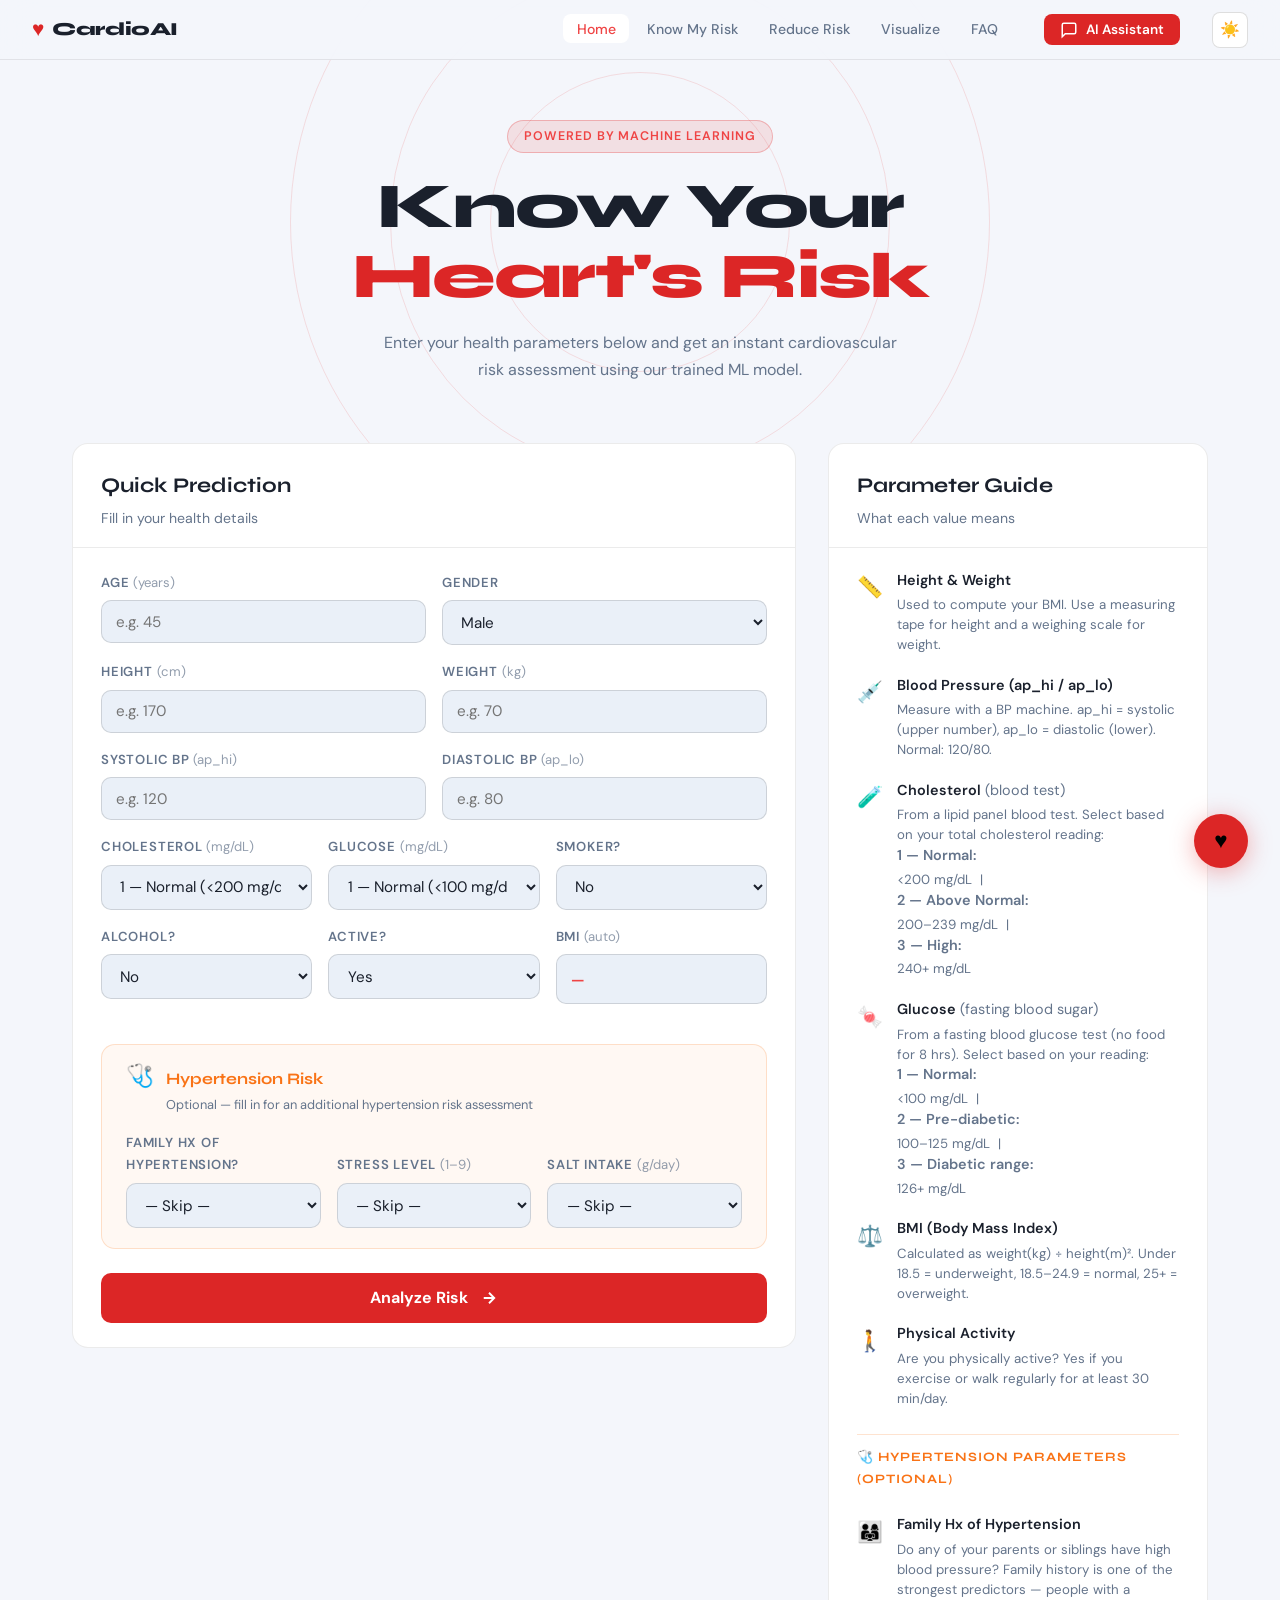
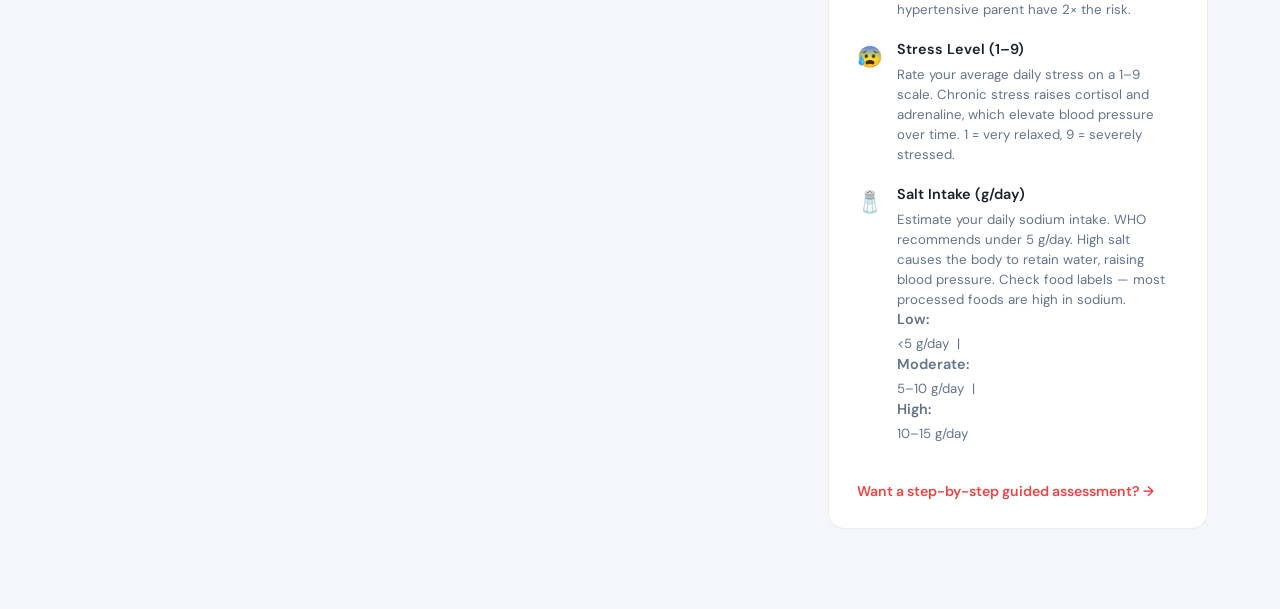
==== commit 11edb77e: "Added Light Mode" ====
--- a/templates/Index.html
+++ b/templates/Index.html
@@ -7,6 +7,13 @@
   <link rel="preconnect" href="https://fonts.googleapis.com">
   <link href="https://fonts.googleapis.com/css2?family=Syne:wght@400;600;700;800&family=DM+Sans:ital,wght@0,300;0,400;0,500;1,300&display=swap" rel="stylesheet">
   <link rel="stylesheet" href="/static/Style.css">
+  <script>
+    (function(){
+      var t = localStorage.getItem('cardioai-theme') ||
+              (window.matchMedia && window.matchMedia('(prefers-color-scheme: dark)').matches ? 'dark' : 'light');
+      document.documentElement.setAttribute('data-theme', t);
+    })();
+  </script>
 </head>
 <body>
  
@@ -27,6 +34,7 @@
     <svg width="18" height="18" viewBox="0 0 24 24" fill="none" stroke="currentColor" stroke-width="2"><path d="M21 15a2 2 0 0 1-2 2H7l-4 4V5a2 2 0 0 1 2-2h14a2 2 0 0 1 2 2z"></path></svg>
     AI Assistant
   </button>
+  <button class="theme-toggle" id="themeToggle" aria-label="Toggle light/dark mode" onclick="toggleTheme()">🌙</button>
   <button class="hamburger" id="hamburger" aria-label="Toggle menu" aria-expanded="false" onclick="toggleMobileNav(this)">
     <span></span><span></span><span></span>
   </button>
--- a/static/Style.css
+++ b/static/Style.css
@@ -20,6 +20,41 @@
   --shadow: 0 4px 32px rgba(0,0,0,0.4);
 }
 
+/* ── Light mode ─────────────────────────────────────────────────────────── */
+[data-theme="light"] {
+  --bg: #f4f6fb;
+  --bg2: #eaf0f8;
+  --bg3: #dde6f2;
+  --card: #ffffff;
+  --card2: #eef2f9;
+  --border: rgba(0,0,0,0.08);
+  --border2: rgba(0,0,0,0.13);
+  --text: #1a202c;
+  --muted: #64748b;
+  --accent: #dc2626;
+  --accent2: #ef4444;
+  --accent3: #fca5a5;
+  --shadow: 0 4px 32px rgba(0,0,0,0.10);
+}
+
+@media (prefers-color-scheme: light) {
+  :root:not([data-theme="dark"]) {
+    --bg: #f4f6fb;
+    --bg2: #eaf0f8;
+    --bg3: #dde6f2;
+    --card: #ffffff;
+    --card2: #eef2f9;
+    --border: rgba(0,0,0,0.08);
+    --border2: rgba(0,0,0,0.13);
+    --text: #1a202c;
+    --muted: #64748b;
+    --accent: #dc2626;
+    --accent2: #ef4444;
+    --accent3: #fca5a5;
+    --shadow: 0 4px 32px rgba(0,0,0,0.10);
+  }
+}
+
 *, *::before, *::after { box-sizing: border-box; margin: 0; padding: 0; }
 
 html { scroll-behavior: smooth; }
@@ -49,6 +84,7 @@
   backdrop-filter: blur(16px);
   border-bottom: 1px solid var(--border);
 }
+[data-theme="light"] .nav { background: rgba(244,246,251,0.92); }
 
 .nav-logo {
   display: flex;
@@ -118,6 +154,24 @@
   white-space: nowrap;
 }
 .chatbot-btn:hover { background: #c53030; }
+
+/* ── Theme toggle ─────────────────────────────────────────────────────────── */
+.theme-toggle {
+  display: flex;
+  align-items: center;
+  justify-content: center;
+  width: 36px;
+  height: 36px;
+  background: var(--card);
+  border: 1px solid var(--border2);
+  border-radius: 8px;
+  cursor: pointer;
+  font-size: 1rem;
+  flex-shrink: 0;
+  transition: background 0.2s, border-color 0.2s;
+  color: var(--text);
+}
+.theme-toggle:hover { background: var(--card2); border-color: var(--accent); }
 
 /*HERO*/
 .hero, .page-hero {
@@ -405,10 +459,20 @@
   cursor: pointer;
   box-shadow: 0 4px 24px rgba(229,62,62,0.4);
   z-index: 200;
-  transition: transform 0.2s;
+  display: flex;
+  align-items: center;
+  justify-content: center;
+  line-height: 1;
+  transition: transform 0.2s, opacity 0.2s;
   animation: heartbeat 1.5s ease infinite;
 }
 .chat-fab:hover { transform: scale(1.1); }
+.chat-fab.fab-hidden {
+  opacity: 0;
+  pointer-events: none;
+  transform: scale(0.8);
+  animation: none;
+}
 
 .chat-widget {
   position: fixed;
@@ -1199,7 +1263,9 @@
   .risk-layout     { grid-template-columns: 1fr; }
   .risk-sidebar    { display: none; }
   .nav-links       { display: none; }
-  .hamburger       { display: flex; }
+  .chatbot-btn     { display: none; }
+  .hamburger       { display: flex; margin-left: auto; }
+  .theme-toggle    { margin-left: 0; }
 }
 
 /* ── Mobile ≤600px ─────────────────────────────────────────────────────────── */
